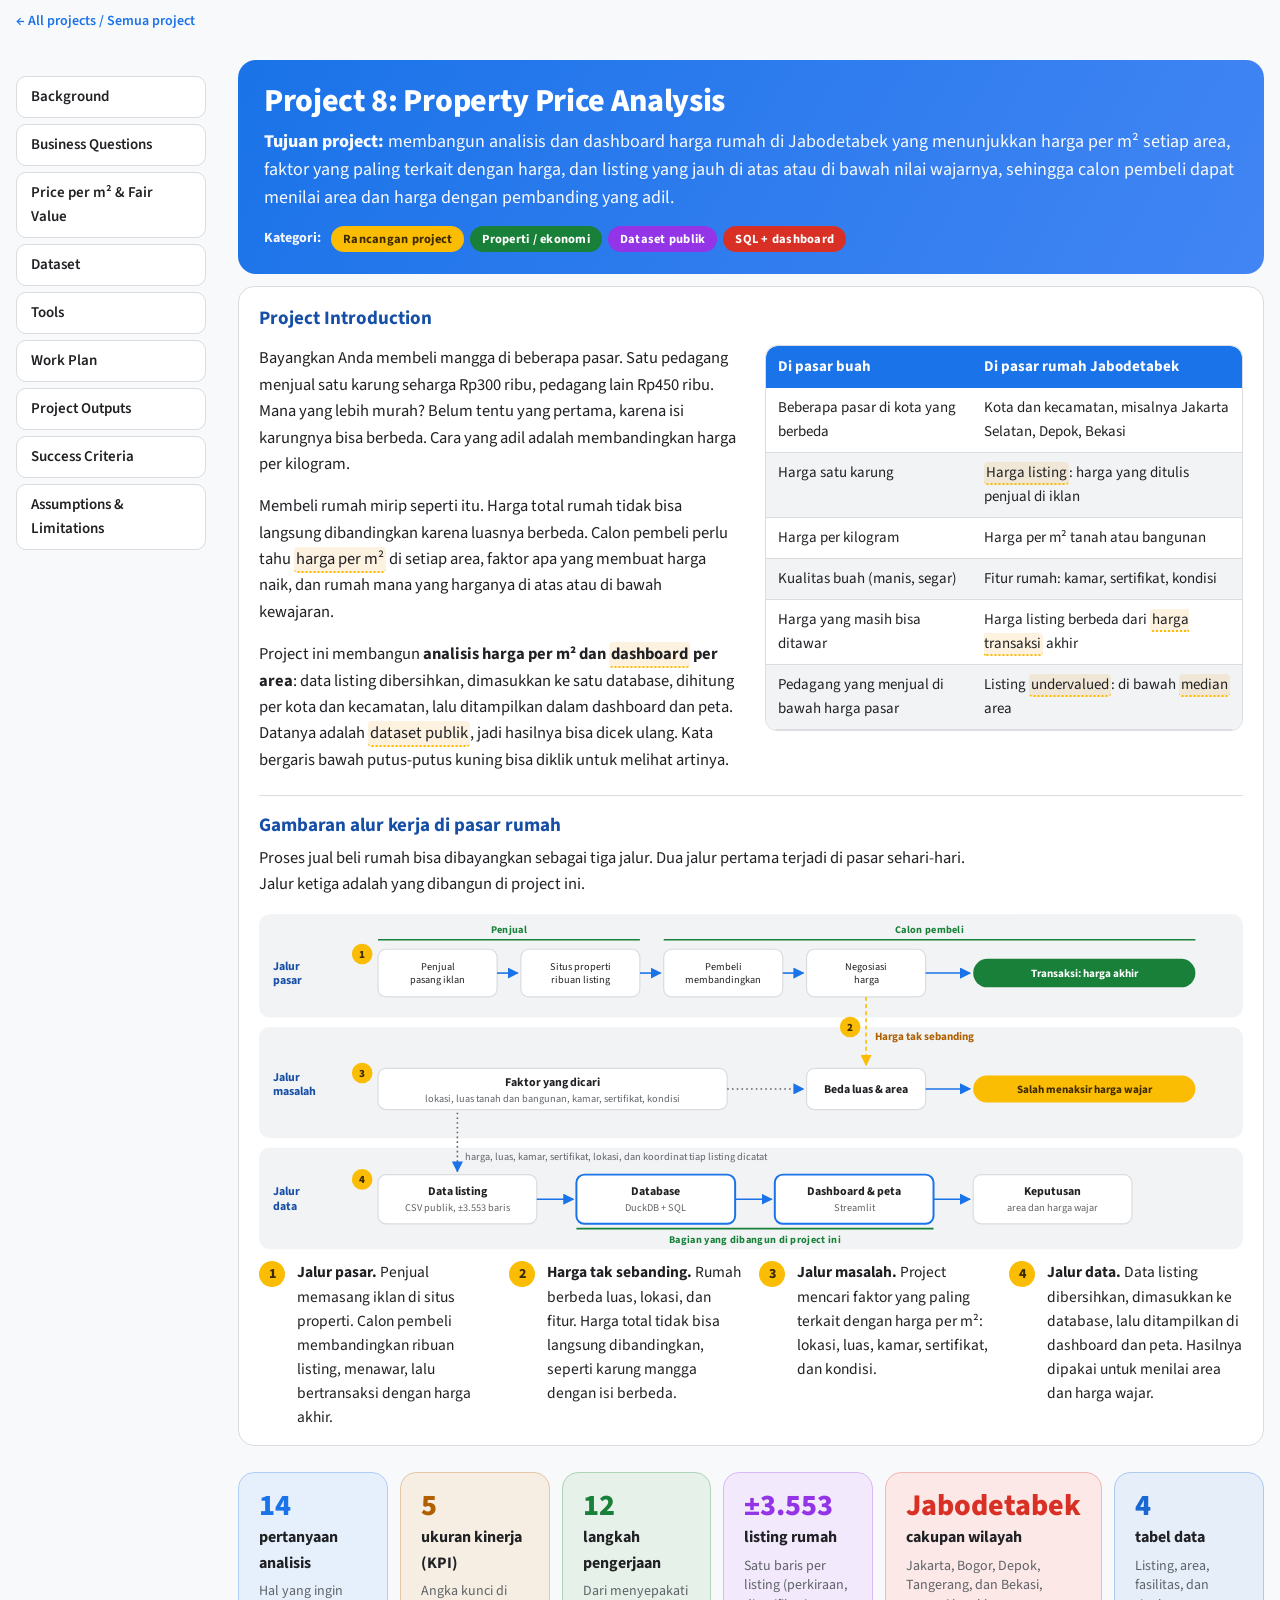
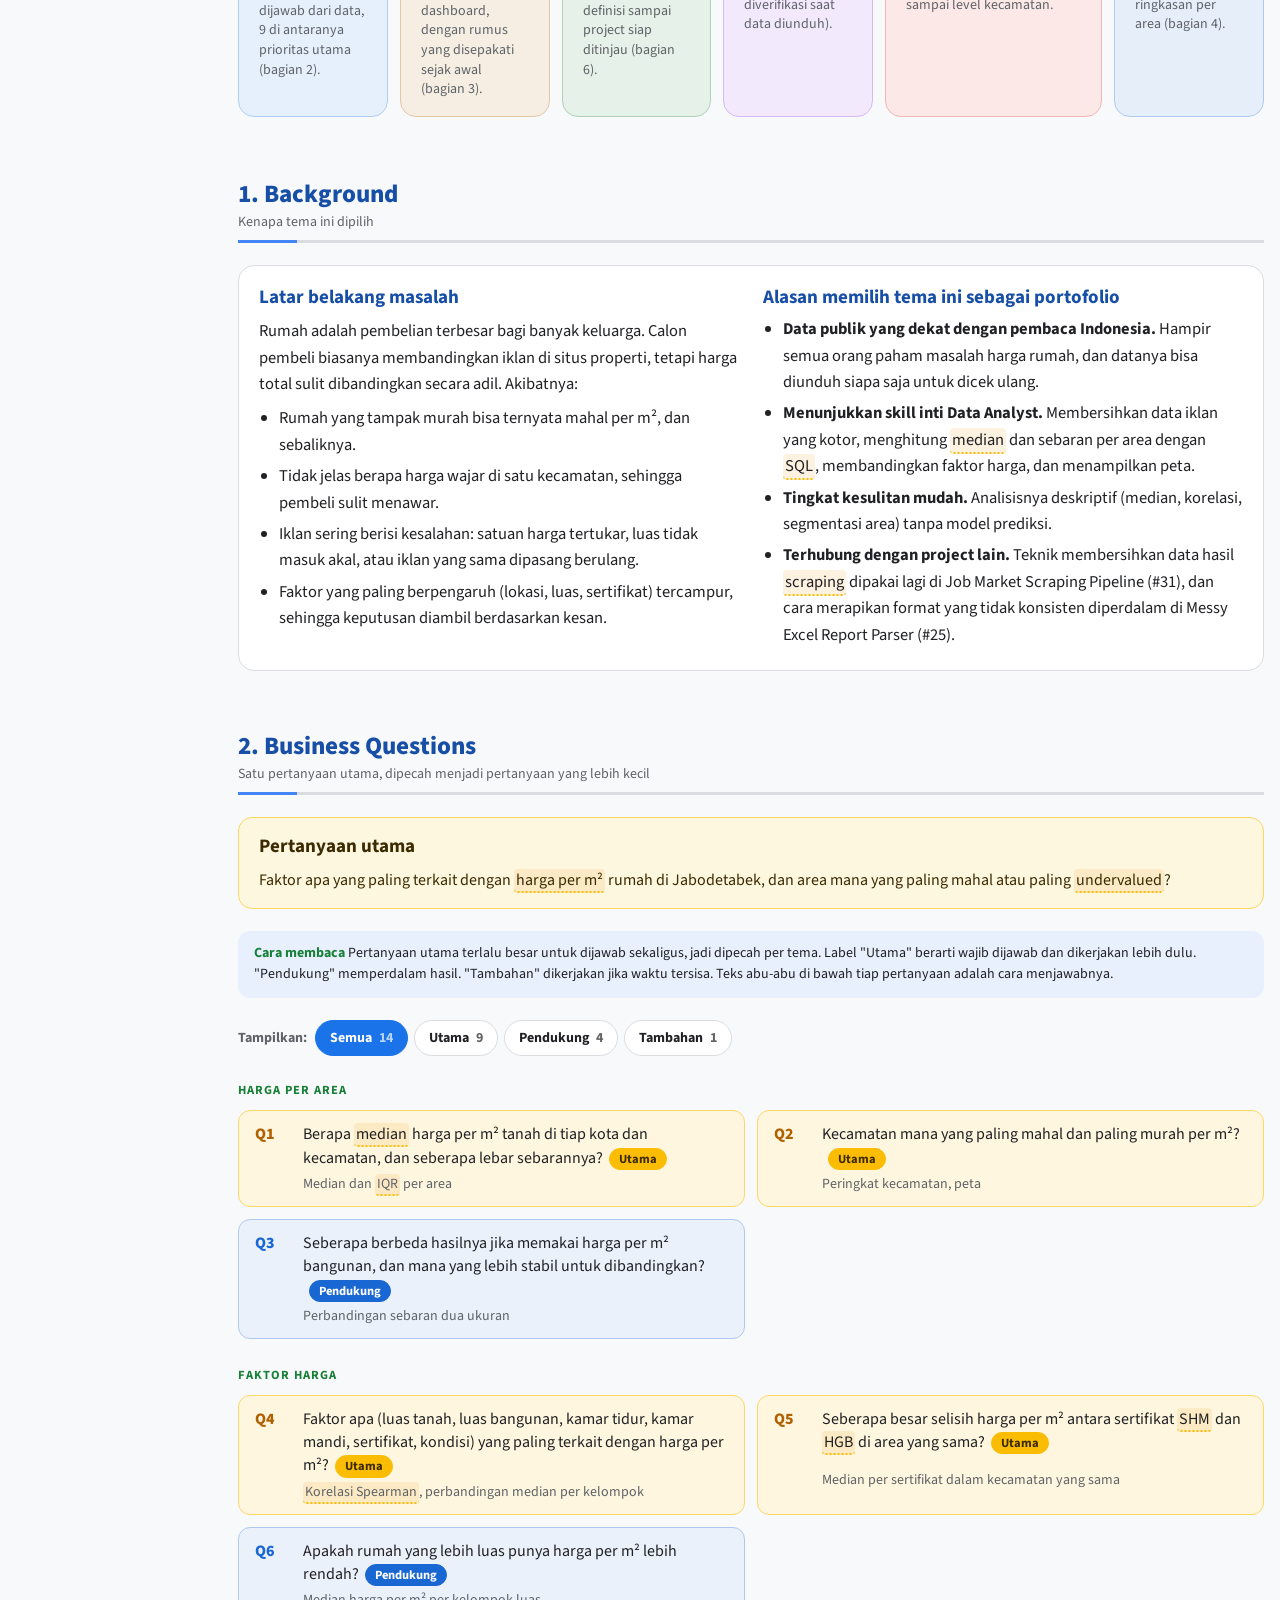
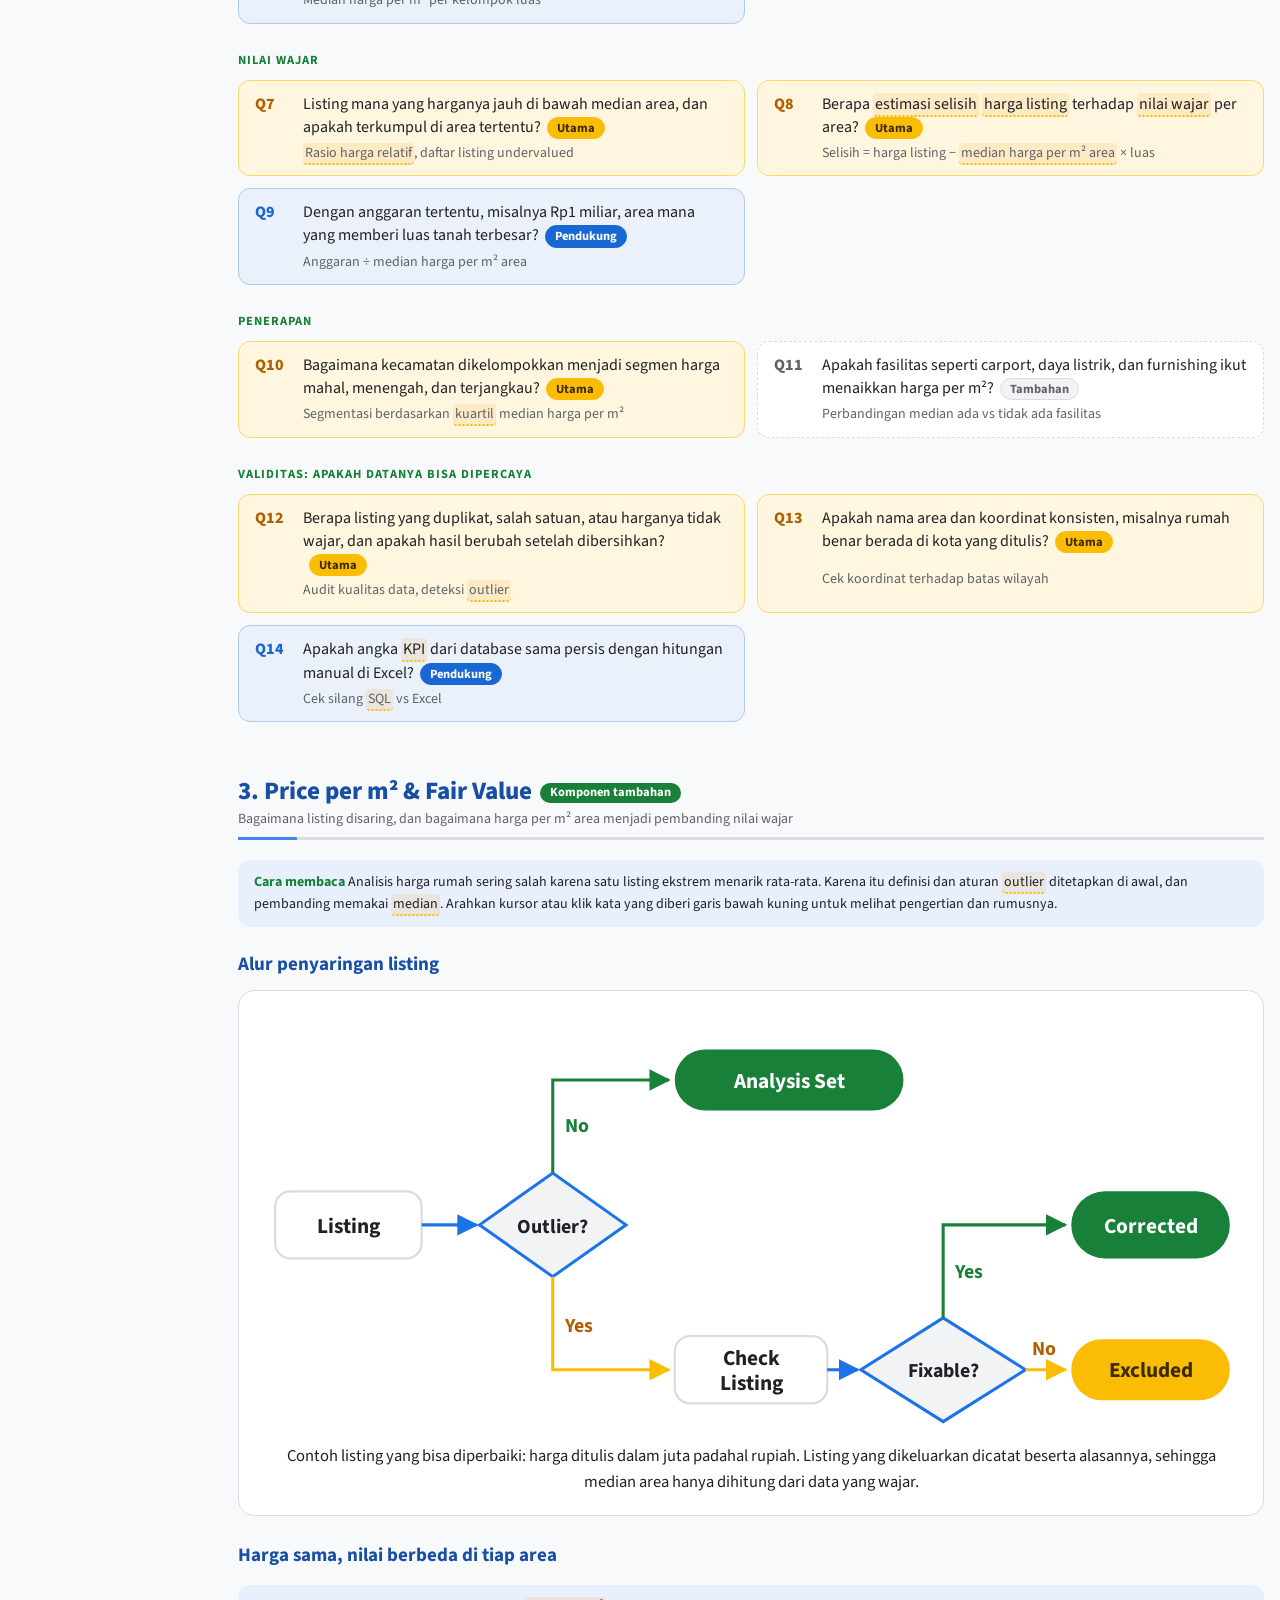
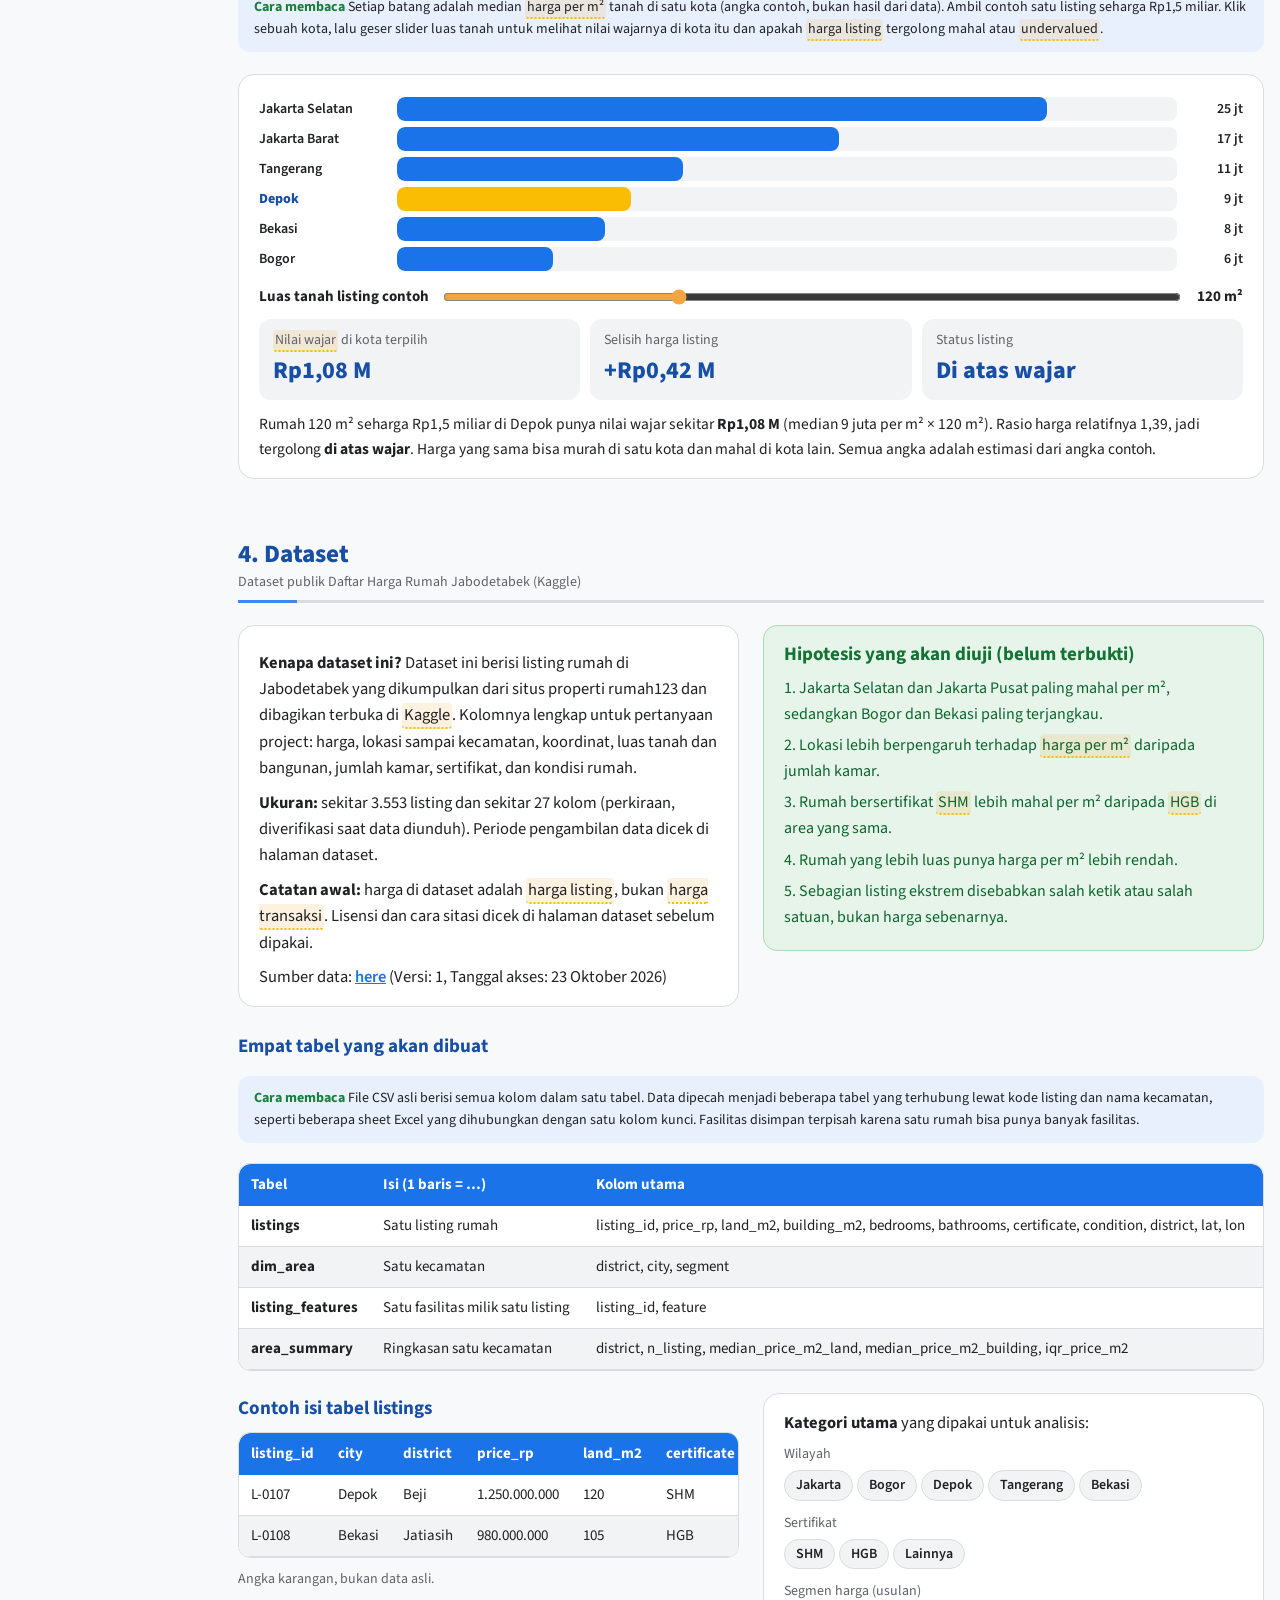
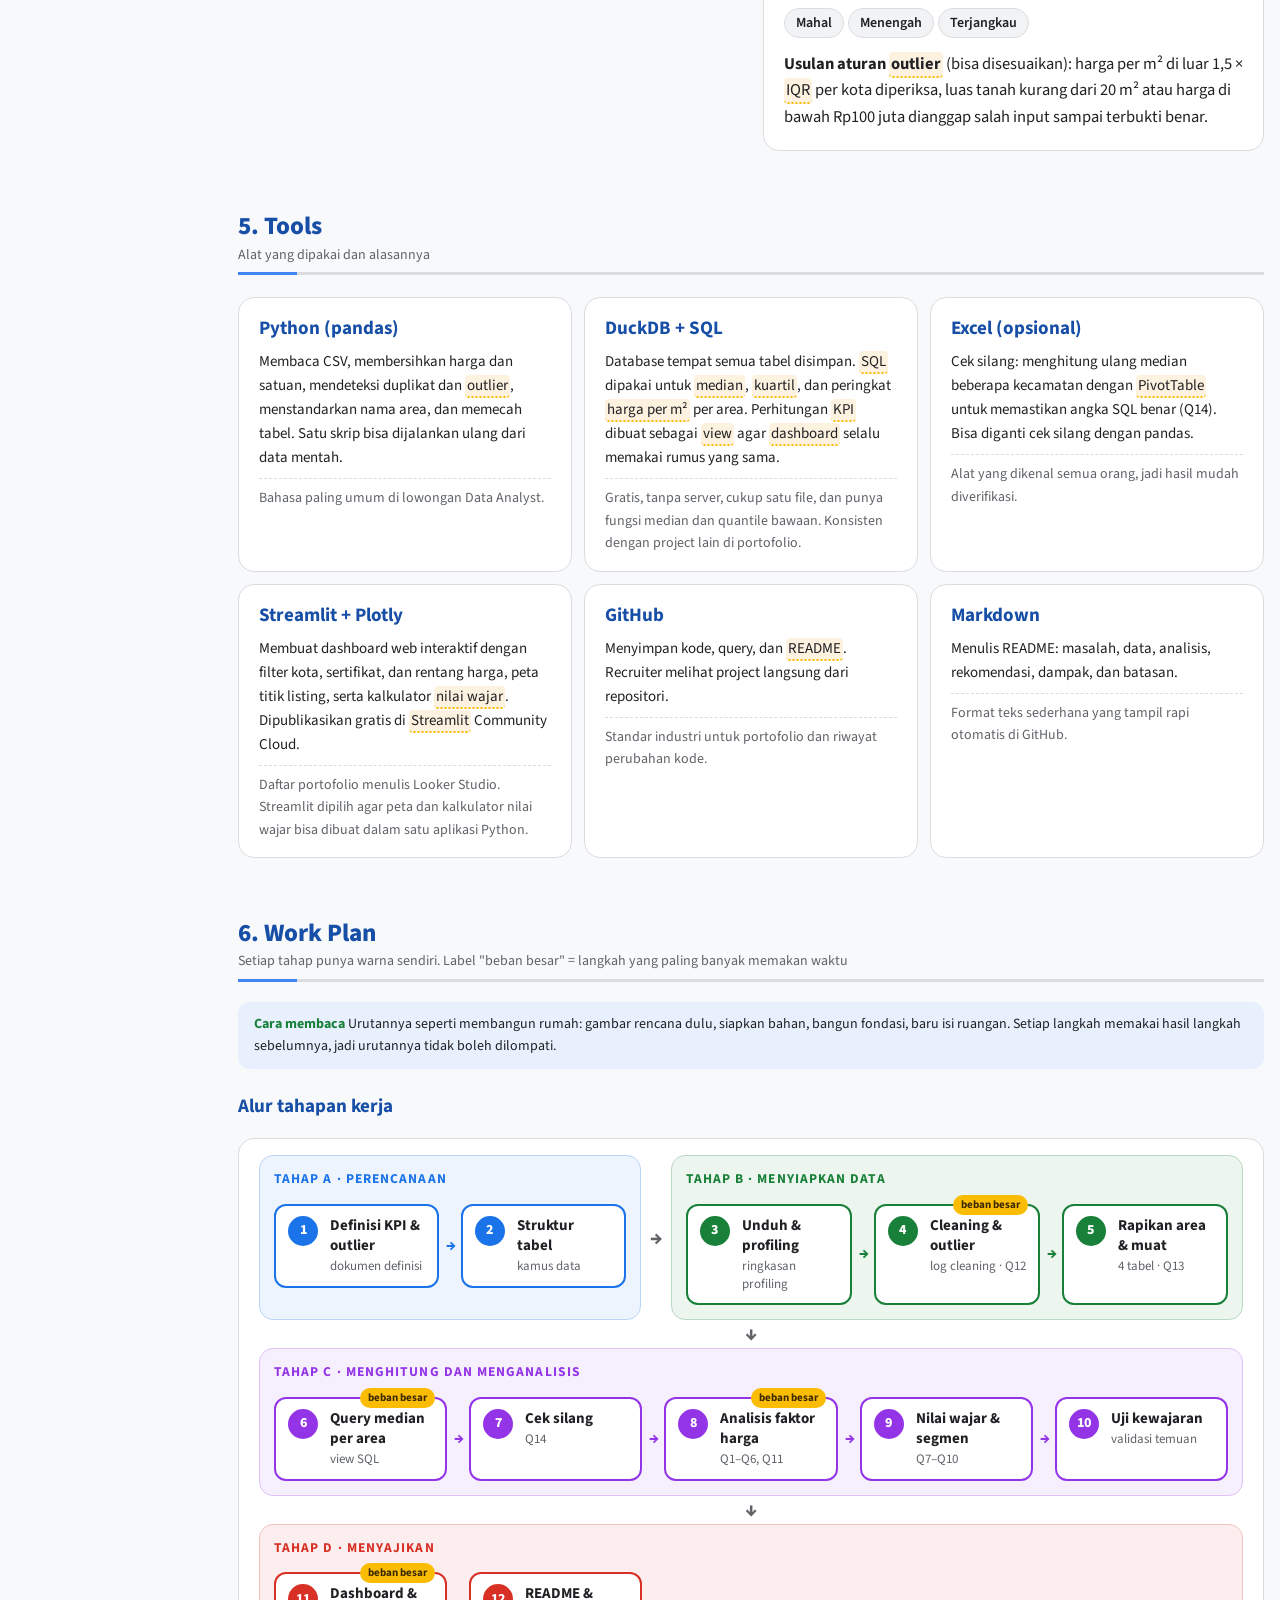
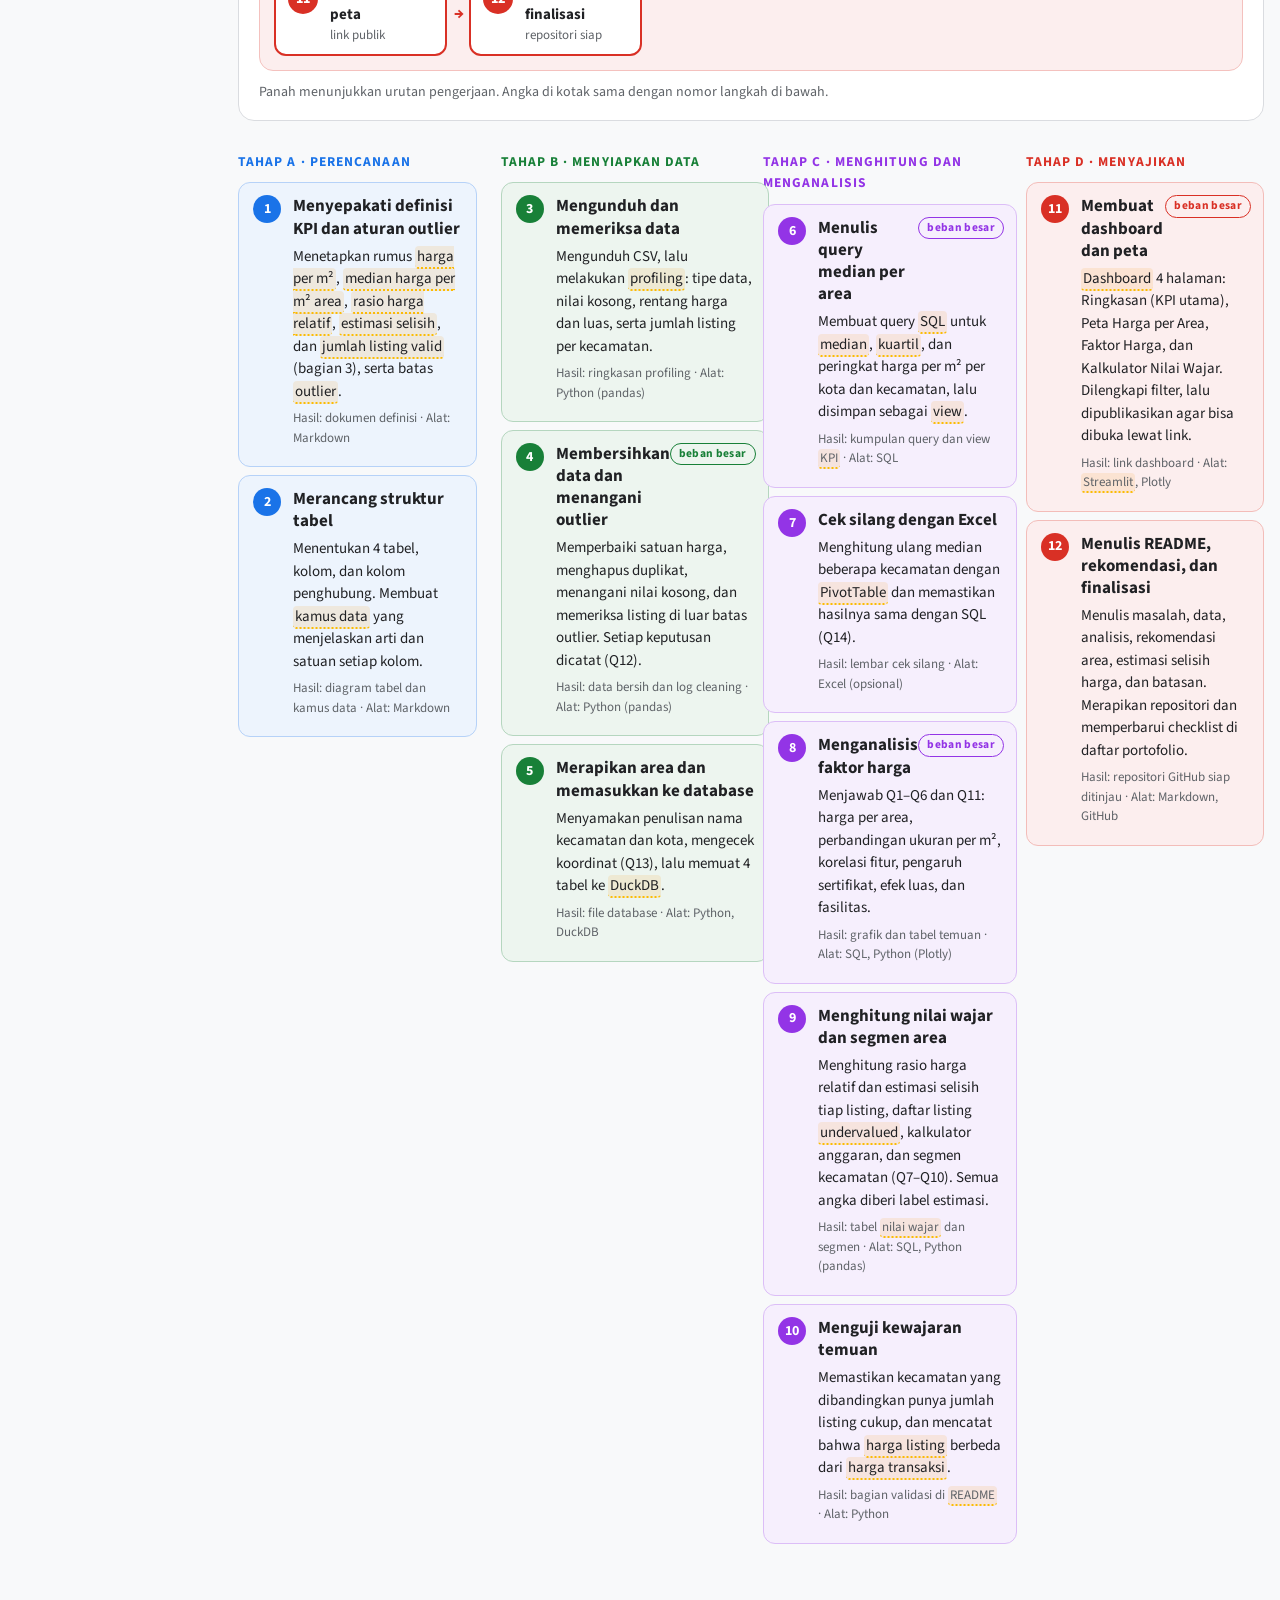
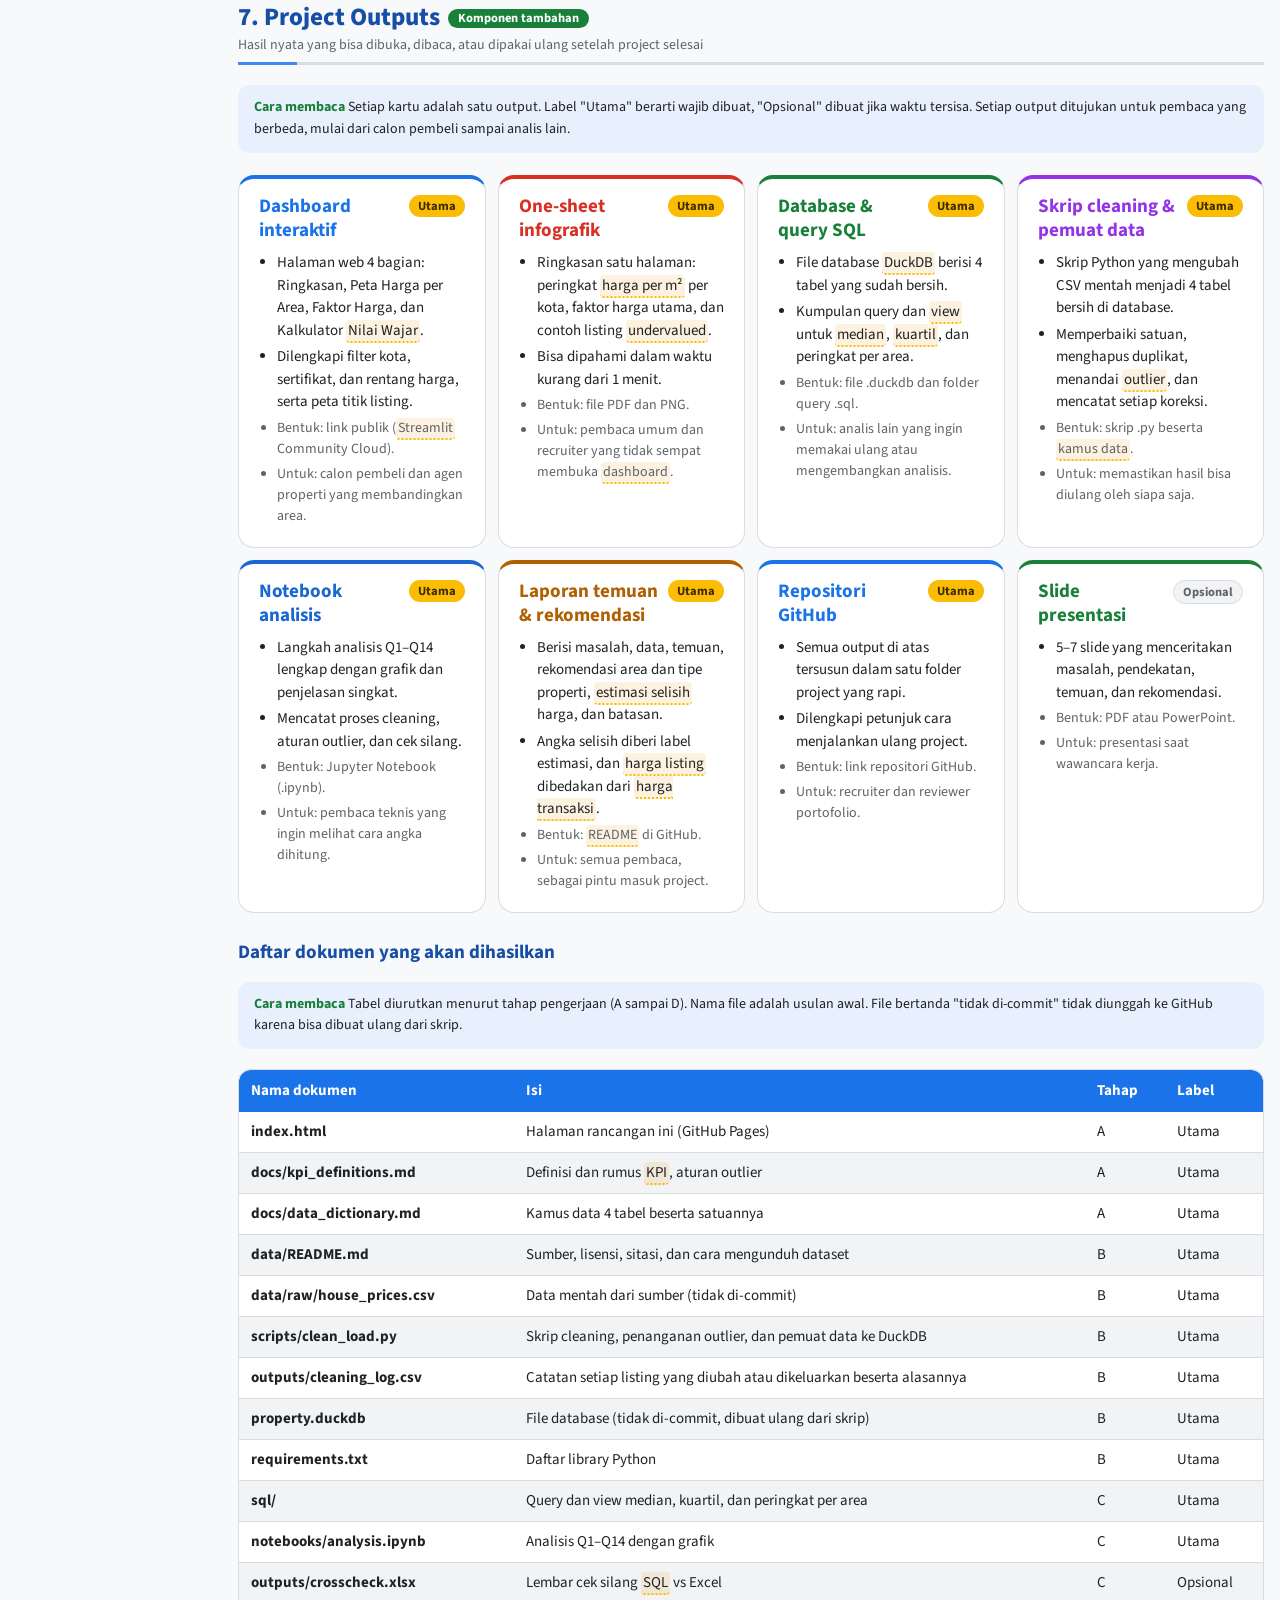
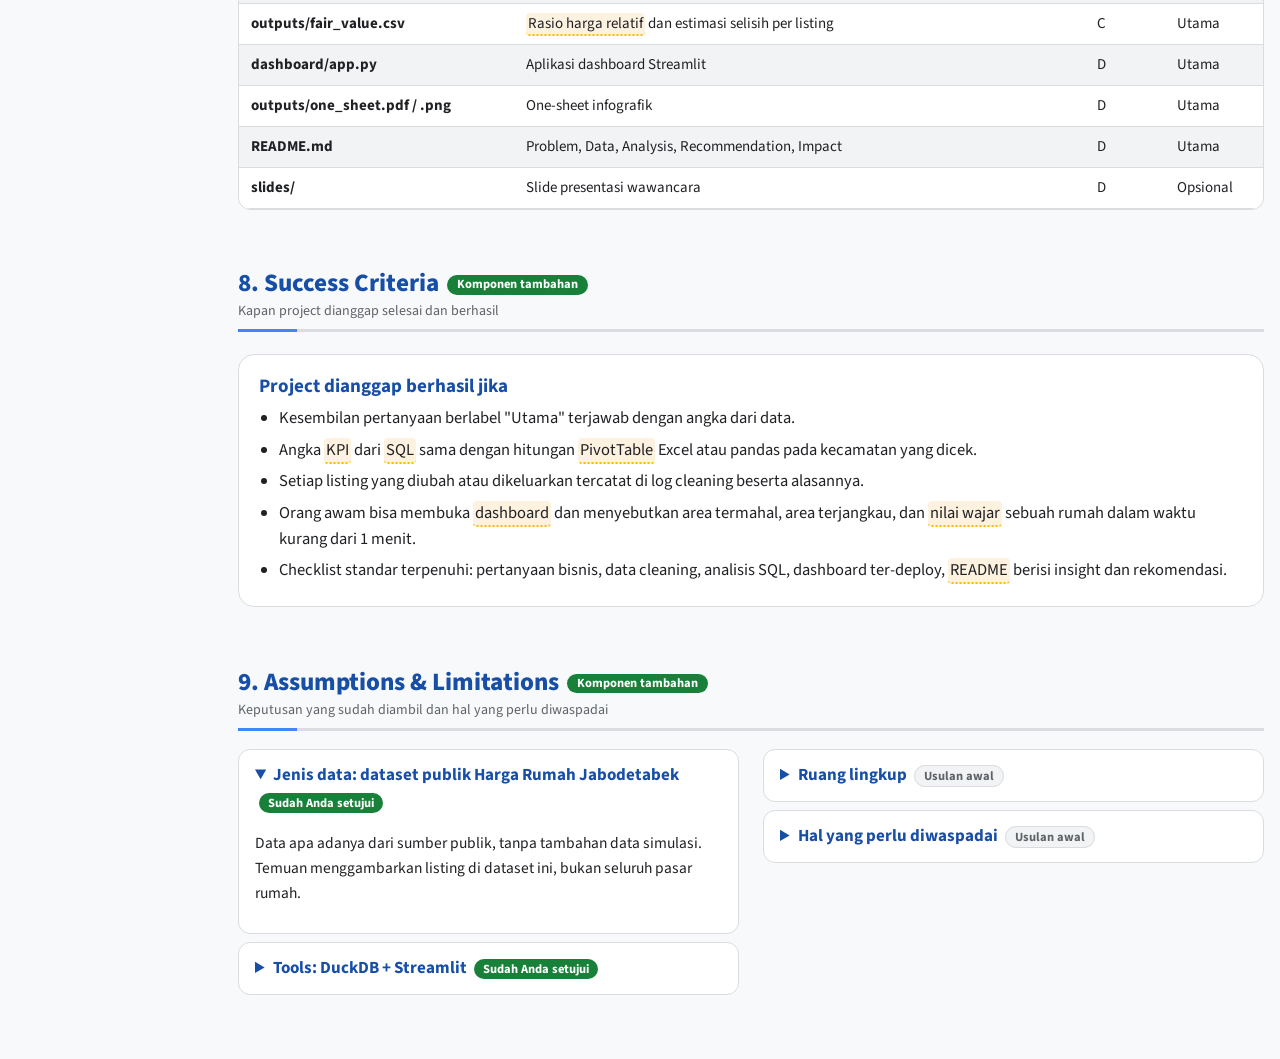
==== index.html @ c98a7315 "Add Project 8 design page and README (status: Design) Co-Authored-By: Claude Opus 5.5 <noreply@anthr" ====
<!doctype html>
<html lang="id">
<head>
<meta charset="utf-8">
<meta name="viewport" content="width=device-width,initial-scale=1,viewport-fit=cover">
<title>Project 8: Property Price Analysis</title>
<meta name="claude:viewport-fit-sides" content="cover">
<meta name="description" content="Rancangan project portofolio Data Analyst: analisis harga rumah per m² di Jabodetabek, faktor harga, dan listing di atas atau di bawah nilai wajar, dengan SQL dan dashboard.">
<link rel="preconnect" href="https://fonts.googleapis.com"><link rel="preconnect" href="https://fonts.gstatic.com" crossorigin>
<link rel="stylesheet" href="https://fonts.googleapis.com/css2?family=Source+Sans+3:wght@400;600;700;800&display=swap">
<style>
/* Layout: tema terang ala Google (single theme, sengaja): latar putih keabuan, kartu putih;
   biru = struktur, kuning = penanda utama, hijau = info pendukung, merah = aksen.
   Skala huruf: H1 32 · H2 25 · H3 19 · body 16.5 · keterangan 14 · label 12.5 */
:root{color-scheme:light;
--bg:#F8F9FA;--card:#FFFFFF;--sub:#F1F3F4;--line:#DADCE0;
--ink:#202124;--head:#174EA6;--mut:#5F6368;
--navy:#1A73E8;--navy-ink:#FFFFFF;--teal:#188038;--amber:#FBBC04;--amber-ink:#3C2A00;--bar:#1A73E8;--soft:#E8F0FE;
--gb:#4285F4;--gr:#EA4335;--gy:#FBBC04;--gg:#34A853;
--navyH:#1A73E8;--amberH:#B06000;--tealH:#188038;--plumH:#9334E6;--roseH:#D93025;--skyH:#1967D2;--onph:#fff;
--f:"Source Sans 3",Calibri,Carlito,"Segoe UI",Arial,sans-serif;
--h1:clamp(26px,2.6vw,32px);--h2:clamp(21px,2vw,25px);--h3:19px;--body:16.5px;--small:14px;--label:12.5px}
[hidden]{display:none!important}
*{box-sizing:border-box}html{scroll-padding-top:64px;scroll-behavior:smooth}
body{margin:0;background:var(--bg);color:var(--ink);font:400 var(--body)/1.6 var(--f)}
body::before{content:"";position:fixed;inset:0 0 auto;height:env(safe-area-inset-top,0px);background:var(--bg);z-index:10}
main{max-width:880px;margin:0 auto;padding-block:16px 56px;padding-left:max(16px,env(safe-area-inset-left,0px));padding-right:max(16px,env(safe-area-inset-right,0px))}
b,strong{font-weight:700}
nav{position:sticky;top:env(safe-area-inset-top,0px);z-index:9;background:var(--bg);padding:8px 0;display:flex;gap:6px;overflow-x:auto}
nav a{flex:none;background:var(--card);border:1px solid var(--line);color:var(--ink);text-decoration:none;border-radius:999px;padding:6px 14px;font-size:var(--small);font-weight:600}
nav a:hover,nav a:focus-visible{background:var(--amber);border-color:var(--amber);color:var(--amber-ink);outline:none}
.banner{background:var(--navy);color:var(--navy-ink);border-radius:18px;padding:22px 26px}
.banner h1{margin:0 0 8px;font-size:var(--h1);font-weight:800;line-height:1.2;text-wrap:balance;letter-spacing:-.01em}.banner p{margin:0;font-size:18px;line-height:1.55;opacity:.97}.banner .goal b{font-weight:800}
.tags{display:flex;gap:6px;flex-wrap:wrap;margin-top:14px}
.tags{align-items:center}.tlab{font-size:var(--small);font-weight:700;margin-right:4px;opacity:.95}
.tag{border-radius:999px;padding:3px 12px;font-size:var(--label);font-weight:700;background:rgba(255,255,255,.2);letter-spacing:.02em}.tag.a{background:var(--amber);color:var(--amber-ink)}
.card{border-radius:16px;padding:16px 20px;background:var(--card);border:1px solid var(--line);margin:12px 0}
.card p{margin:8px 0}
h2{font-size:var(--h2);font-weight:800;color:var(--head);margin:48px 0 10px;padding-bottom:8px;border-bottom:2px solid var(--line);line-height:1.25;text-wrap:balance}
h2 small{display:block;font-size:var(--small);font-weight:400;color:var(--mut);margin-top:4px}
h3{font-size:var(--h3);font-weight:700;color:var(--head);margin:16px 0 6px;line-height:1.3}
.card h3:first-child,.card>div>h3:first-child{margin-top:4px}
.add{display:inline-block;vertical-align:middle;margin-left:8px;border-radius:999px;padding:2px 10px;font-size:var(--label);font-weight:700;background:var(--teal);color:#fff}
.how{background:var(--soft);border-radius:12px;padding:12px 16px;margin:10px 0;font-size:var(--small);line-height:1.55;color:var(--ink)}.how::before{content:"Cara membaca ";font-weight:700;color:var(--teal)}
.callout{border-radius:14px;padding:14px 20px;margin:12px 0;font-size:16px}.callout h4{margin:0 0 6px;font-size:var(--h3);font-weight:700}.callout p{margin:6px 0}
.callout.a{background:var(--amber);color:var(--amber-ink)}.callout.g{background:var(--teal);color:#fff}
.kpis{display:grid;grid-template-columns:repeat(3,1fr);gap:12px;margin:14px 0}.kpis .card{margin:0}
.kpi .v{font-size:30px;font-weight:800;display:block;line-height:1.15;color:var(--head);font-variant-numeric:tabular-nums}.kpi .l{display:block;font-weight:700;font-size:16px;margin-top:2px}.kpi .d{display:block;font-size:var(--small);line-height:1.4;margin-top:6px;color:var(--mut)}
.kpi.t{background:var(--teal);border-color:var(--teal);color:#fff}.kpi.am{background:var(--amber);border-color:var(--amber);color:var(--amber-ink)}
.kpi.t .v,.kpi.t .d,.kpi.am .v,.kpi.am .d{color:inherit}
table{border-collapse:collapse;width:100%;font-size:15px;background:var(--card);border-radius:12px;overflow:hidden}
th{background:var(--navy);color:var(--navy-ink);padding:9px 12px;text-align:left;vertical-align:top;font-weight:700}
td{padding:8px 12px;border-bottom:1px solid var(--line);vertical-align:top}
tr:nth-child(odd) td{background:var(--sub)}
.scroll{overflow-x:auto;border:1px solid var(--line);border-radius:12px;margin:10px 0}
.q{background:var(--card);border:1px solid var(--line);border-radius:12px;padding:12px 16px;margin:6px 0;display:grid;grid-template-columns:40px 1fr;gap:4px 8px;font-size:16px;line-height:1.45}
.q .id{font-weight:800;color:var(--head)}.q .m{grid-column:2;font-size:var(--small);color:var(--mut)}
.pri{display:inline-block;border-radius:999px;padding:1px 9px;font-size:var(--label);font-weight:700;margin-left:6px;background:var(--sub);border:1px solid var(--line);color:var(--mut)}.pri.M{background:var(--amber);border-color:var(--amber);color:var(--amber-ink)}.pri.S{background:var(--navy);border-color:var(--navy);color:#fff}
.theme{font-size:var(--label);font-weight:700;color:var(--teal);margin:20px 0 4px;text-transform:uppercase;letter-spacing:.08em}
.flow{display:flex;flex-wrap:wrap;align-items:center;gap:6px;margin:8px 0}
.flow span{border-radius:999px;padding:5px 12px;font-size:var(--small);font-weight:700;background:var(--sub);border:1px solid var(--line)}
.flow span.ng{background:var(--amber);border-color:var(--amber);color:var(--amber-ink)}.flow span.ok{background:var(--teal);border-color:var(--teal);color:#fff}.flow i{font-style:normal;color:var(--mut);font-size:var(--small)}
.row{display:flex;align-items:center;gap:8px;margin:6px 0;width:100%;font:inherit;font-size:var(--small);color:var(--ink);background:none;border:0;padding:0;cursor:pointer;text-align:left}
.row .n{width:96px;flex:none;font-weight:600}.row .tr{flex:1;background:var(--sub);border-radius:8px;height:24px;position:relative;overflow:hidden}
.row .b{position:absolute;left:0;top:0;bottom:0;border-radius:8px;background:var(--bar);transition:width .25s}
.row.sel .b{background:var(--amber)}.row.sel .n{color:var(--head);font-weight:800}
.row .c{width:58px;text-align:right;flex:none;font-variant-numeric:tabular-nums;font-weight:600}
.row:focus-visible{outline:3px solid var(--amber);outline-offset:2px;border-radius:8px}
.ctl{display:flex;align-items:center;gap:12px;margin:14px 0 10px;font-weight:700;font-size:15px}.ctl input{flex:1;accent-color:#F2A541}.ctl output{min-width:48px;text-align:right}
.res{display:grid;grid-template-columns:repeat(3,1fr);gap:10px;margin-top:10px}.res div{background:var(--sub);border-radius:12px;padding:10px 14px;font-size:var(--small);color:var(--mut)}.res b{display:block;font-size:24px;font-weight:800;color:var(--head);font-variant-numeric:tabular-nums}
.steps{counter-reset:s;display:grid;gap:8px;margin:10px 0;padding:0;list-style:none}
.steps li{background:var(--card);border:1px solid var(--line);border-radius:12px;padding:12px 14px 12px 54px;position:relative}
.steps li::before{counter-increment:s;content:counter(s);position:absolute;left:14px;top:12px;width:28px;height:28px;border-radius:50%;background:var(--navy);color:#fff;font-weight:700;display:grid;place-items:center;font-size:14px}
.steps li.L::before{background:var(--amber);color:var(--amber-ink)}
.steps b.t{display:block;font-size:17px;color:var(--head);line-height:1.3}.steps p{margin:6px 0;font-size:15px;line-height:1.5}.steps .meta{font-size:13px;color:var(--mut)}
.phase{font-size:var(--label);font-weight:700;color:var(--teal);margin:18px 0 0;text-transform:uppercase;letter-spacing:.08em}
.tools{display:grid;grid-template-columns:repeat(2,1fr);gap:12px;margin:12px 0}.tools .card{margin:0}
.tools b{display:block;font-size:var(--h3);color:var(--head)}.tools .r{font-size:15px;margin:6px 0 0}.tools .alt{font-size:var(--small);color:var(--mut);margin:8px 0 0;padding-top:8px;border-top:1px dashed var(--line)}
details{background:var(--card);border:1px solid var(--line);border-radius:12px;padding:12px 16px;margin:8px 0}summary{cursor:pointer;font-weight:700;font-size:17px;color:var(--head)}details p{font-size:15.5px}
.pill{border-radius:999px;padding:1px 9px;font-size:var(--label);font-weight:700;background:var(--teal);color:#fff;margin-left:4px}.pill.d{background:var(--sub);border:1px solid var(--line);color:var(--mut)}
.chip{display:inline-block;border-radius:999px;padding:3px 11px;margin:3px 4px 3px 0;font-size:var(--small);font-weight:600;background:var(--sub);border:1px solid var(--line)}
.tm{border-bottom:2px dotted var(--amber);background:rgba(242,165,65,.16);border-radius:4px;padding:0 2px;cursor:help}
#tip{position:fixed;display:none;max-width:320px;white-space:pre-line;background:#202124;color:#fff;padding:10px 12px;border-radius:12px;font-size:var(--small);line-height:1.4;z-index:20;box-shadow:0 6px 20px rgba(0,0,0,.25)}
ul.tight{margin:6px 0;padding-left:20px}ul.tight li{margin:5px 0}
.intro>.layout{grid-column:1/-1}
.layout{margin-top:14px;padding-top:14px;border-top:1px solid var(--line)}.layout .lead{margin:4px 0 10px;max-width:90ch}
.figw{overflow-x:auto;margin:8px 0}.figw svg{display:block;width:100%;min-width:860px;height:auto;font-family:var(--f)}
.figw .lane{fill:var(--sub)}.figw .box{fill:var(--card);stroke:var(--line);stroke-width:1.5}.figw .box.hi{stroke:var(--bar);stroke-width:2.5}
.figw text{fill:var(--ink)}.figw .ln{font-size:15px;font-weight:700;fill:var(--head)}.figw .gl{font-size:13px;font-weight:700;fill:var(--teal);letter-spacing:.03em}
.figw .bt{font-size:13px}.figw .b{font-size:15px;font-weight:700}.figw .st{font-size:13px;fill:var(--mut)}
.figw .grp{stroke:var(--teal);stroke-width:2}.figw .ar{stroke:var(--bar);stroke-width:2}.figw .ah{fill:var(--bar)}
.figw .ng,.figw .ngs{stroke:var(--amber);stroke-width:2;stroke-dasharray:5 4}.figw .aha{fill:var(--amber)}.figw .nl{font-size:14px;font-weight:700;fill:var(--amberH)}
.figw .dt{stroke:var(--mut);stroke-width:2;stroke-dasharray:2 4}
.figw .okb{fill:var(--teal)}.figw .scb{fill:var(--amber)}.figw .wt{fill:#fff;font-size:14px;font-weight:700}.figw .at{fill:var(--amber-ink);font-size:14px;font-weight:700}
.figw .mk{fill:var(--amber)}.figw .mt{fill:var(--amber-ink);font-size:14px;font-weight:800}
.legend{counter-reset:l;list-style:none;padding:0;margin:10px 0 0;display:grid;gap:10px}
.legend li{counter-increment:l;position:relative;padding-left:38px;font-size:15.5px;line-height:1.55}
.legend li::before{content:counter(l);position:absolute;left:0;top:1px;width:26px;height:26px;border-radius:50%;background:var(--amber);color:var(--amber-ink);font-weight:800;font-size:14px;display:grid;place-items:center}
@media (min-width:1000px){.legend{grid-template-columns:repeat(4,1fr);gap:16px}}
.kpi{--h:var(--navyH);background:color-mix(in srgb,var(--h) 11%,var(--card));border-color:color-mix(in srgb,var(--h) 35%,var(--card))}
.kpi .v{color:var(--h)}.kpi .l{color:var(--ink)}.kpi .d{color:var(--mut)}
.q[data-p="M"]{background:color-mix(in srgb,var(--amber) 13%,var(--card));border-color:color-mix(in srgb,var(--amber) 60%,var(--card))}
.q[data-p="S"]{background:color-mix(in srgb,var(--skyH) 9%,var(--card));border-color:color-mix(in srgb,var(--skyH) 35%,var(--card))}
.q[data-p="N"]{border-style:dashed}
.q[data-p="M"] .id{color:var(--amberH)}.q[data-p="S"] .id{color:var(--skyH)}.q[data-p="N"] .id{color:var(--mut)}
.pri.S{background:var(--skyH);border-color:var(--skyH);color:var(--onph)}
.fbar{display:flex;flex-wrap:wrap;align-items:center;gap:6px;margin:12px 0 4px}.fbar span{font-size:var(--small);font-weight:700;color:var(--mut);margin-right:2px}
.fb{font:inherit;font-size:var(--small);font-weight:700;cursor:pointer;border-radius:999px;padding:6px 14px;border:1px solid var(--line);background:var(--card);color:var(--ink)}
.fb i{font-style:normal;opacity:.7;margin-left:4px}.fb:hover{border-color:var(--bar)}.fb:focus-visible{outline:3px solid var(--amber);outline-offset:2px}
.fb.on{background:var(--navy);border-color:var(--navy);color:#fff}.fb.on[data-f="M"]{background:var(--amber);border-color:var(--amber);color:var(--amber-ink)}.fb.on[data-f="S"]{background:var(--skyH);border-color:var(--skyH);color:var(--onph)}
.defs p{margin:0 0 12px}.defs p:last-child{margin:0}
.fx{display:inline-block;margin:2px 0;padding:1px 9px;border-radius:8px;background:color-mix(in srgb,var(--tealH) 12%,var(--card));border:1px solid color-mix(in srgb,var(--tealH) 40%,var(--card));color:var(--tealH);font-weight:700;font-size:15px;white-space:normal}
.figw.fl svg{min-width:520px;max-width:1000px;margin:0 auto}.flowfull .card{padding:20px 24px}.flowfull .card>p{text-align:center;margin:12px 0 0}.figw .dia{fill:var(--sub);stroke:var(--bar);stroke-width:2}.figw .b2{font-size:14px;font-weight:700}
.figw .arT{fill:none;stroke:var(--teal);stroke-width:2}.figw .aht{fill:var(--teal)}.figw .arA{fill:none;stroke:var(--amber);stroke-width:2}.figw .aha2{fill:var(--amber)}
.figw .lt{font-size:13px;font-weight:700;fill:var(--tealH)}.figw .la{font-size:13px;font-weight:700;fill:var(--amberH)}
.ph .phase{color:var(--ph);font-size:13.5px}
.ph .steps li{background:color-mix(in srgb,var(--ph) 8%,var(--card));border-color:color-mix(in srgb,var(--ph) 32%,var(--card))}
.ph .steps li::before,.ph .steps li.L::before{background:var(--ph);color:var(--onph)}
.ph .steps b.t{color:var(--ink)}
.steps li.L::after{content:"beban besar";position:absolute;right:12px;top:12px;font-size:11.5px;font-weight:700;letter-spacing:.03em;padding:1px 8px;border-radius:999px;border:1px solid var(--ph,var(--amber));color:var(--ph,var(--amber))}
.steps li.L b.t{padding-right:84px}
.banner{background:linear-gradient(120deg,#1A73E8,#4285F4)}
h2{border-bottom:3px solid transparent;border-image:linear-gradient(90deg,var(--gb) 0 60px,var(--line) 60px) 1}
nav a:nth-child(4n+1):hover{background:var(--gb);border-color:var(--gb);color:#fff}nav a:nth-child(4n+2):hover{background:var(--gr);border-color:var(--gr);color:#fff}nav a:nth-child(4n+4):hover{background:var(--gg);border-color:var(--gg);color:#fff}
.callout.g{background:#E6F4EA;color:#0D652D;border:1px solid #A8DAB5}.callout.g h4{color:#137333}
.callout.a{background:#FEF7E0;color:#3C2A00;border:1px solid #FDD663}
.outs{display:grid;gap:12px;margin:12px 0}.outs .card{margin:0}
.out{--h:var(--navyH);border-top:4px solid var(--h)}
.out .oh{display:flex;align-items:flex-start;justify-content:space-between;gap:8px}.out .oh b{font-size:var(--h3);color:var(--h);line-height:1.3}
.ob{flex:none;border-radius:999px;padding:1px 9px;font-size:var(--label);font-weight:700;background:var(--amber);color:var(--amber-ink)}.ob.opt{background:var(--sub);border:1px solid var(--line);color:var(--mut)}
.out ul{margin:8px 0 0;padding-left:18px;font-size:15px;line-height:1.5}.out li{margin:4px 0}
.out li:nth-last-child(-n+2){color:var(--mut);font-size:14px}
@media (min-width:700px){.outs{grid-template-columns:repeat(2,1fr)}}
@media (min-width:1280px){.outs{grid-template-columns:repeat(4,1fr)}}
/* layar lebar: nav jadi sidebar, konten dibagi kolom */
.two{display:grid;gap:0 24px;align-items:start}.two>*{min-width:0}
.qgrid{display:grid;gap:0 12px}.qgrid>*{min-width:0}
@media (min-width:1000px){
main{max-width:1480px}
.two,.qgrid{grid-template-columns:1fr 1fr}.qgrid .theme{grid-column:1/-1}
.kpis{grid-template-columns:repeat(6,1fr)}.tools{grid-template-columns:repeat(3,1fr)}
.intro{display:grid;grid-template-columns:1fr 1fr;column-gap:28px;align-items:start}.intro h3{grid-column:1/-1}.intro>p{grid-column:1}.intro>.scroll{grid-column:2;grid-row:2/span 3;margin-top:8px}
.phases{display:grid;grid-template-columns:repeat(2,1fr);gap:0 24px}.phases>*{min-width:0}
}
@media (min-width:1280px){
main{display:grid;grid-template-columns:190px minmax(0,1fr);column-gap:32px}
main>*{grid-column:2}
main>nav{grid-column:1;grid-row:1/span 60;align-self:start;flex-direction:column;padding-top:16px}
main>nav a{border-radius:10px;font-size:15px;padding:8px 14px}
.phases{grid-template-columns:repeat(4,1fr)}
}
@media (max-width:620px){.kpis,.res{grid-template-columns:1fr 1fr}.tools{grid-template-columns:1fr}.row .n{width:78px}.banner{padding:18px}}
@media (prefers-reduced-motion:reduce){html{scroll-behavior:auto}.row .b{transition:none}}
/* tambahan */
.card a{color:var(--navy);font-weight:600}
.row .n{width:130px}
.tag.c1{background:#188038;color:#fff}.tag.c2{background:#9334E6;color:#fff}.tag.c3{background:#D93025;color:#fff}.tag.c4{background:#fff;color:#174EA6}
.wf{display:grid;gap:0}
.wrow{display:grid;gap:0}
.wl{--c:var(--navyH);background:color-mix(in srgb,var(--c) 8%,var(--card));border:1px solid color-mix(in srgb,var(--c) 30%,var(--card));border-radius:14px;padding:12px 14px 14px;min-width:0}
.wl h4{margin:0 0 6px;color:var(--c);font-size:13.5px;font-weight:700;text-transform:uppercase;letter-spacing:.08em}
.ws{display:grid;gap:24px;padding-top:8px}
.wb{position:relative;background:var(--card);border:2px solid var(--c);border-radius:12px;padding:10px 12px 10px 54px;font-size:15px;line-height:1.35;min-height:56px}
.wb .n{position:absolute;left:12px;top:10px;width:30px;height:30px;border-radius:50%;background:var(--c);color:var(--onph);display:grid;place-items:center;font-weight:800;font-size:14px}
.wb b{display:block;color:var(--ink)}.wb .s{display:block;font-size:13px;color:var(--mut);margin-top:2px}
.wb.L::before{content:"beban besar";position:absolute;top:-11px;right:10px;background:var(--amber);color:var(--amber-ink);font-size:11px;font-weight:700;padding:0 8px;border-radius:999px;line-height:20px}
.wb::after{content:"↓";position:absolute;left:50%;bottom:-23px;transform:translateX(-50%);color:var(--c);font-weight:800;font-size:16px}
.ws>.wb:last-child::after{content:none}
.wsep{text-align:center;color:var(--mut);font-weight:800;font-size:20px;line-height:28px}.wsep::before{content:"↓"}
@media (min-width:1200px){
.wrow{grid-template-columns:2fr 30px 3fr;align-items:stretch}
.wrow>.wsep{display:grid;place-items:center}.wrow>.wsep::before{content:"→"}
.ws{grid-template-columns:repeat(var(--k),minmax(0,1fr));gap:22px}
.wl[style*="--k:5"] .ws{grid-template-columns:repeat(5,minmax(0,1fr))}
.wb::after{content:"→";left:auto;right:-19px;bottom:auto;top:50%;transform:translateY(-50%)}
}
@media (max-width:620px){.row .n{width:112px;font-size:13px}}

</style>

</head>
<body>
<a href="https://bagusbernadi.github.io/" style="display:inline-block;margin:12px 16px;font:600 14px/1.4 'Source Sans 3',Arial,sans-serif;color:#1A73E8;text-decoration:none">← All projects / Semua project</a>
<main>
<nav aria-label="Section navigation"><a href="#s1">Background</a><a href="#s2">Business Questions</a><a href="#s3">Price per m² &amp; Fair Value</a><a href="#s4">Dataset</a><a href="#s5">Tools</a><a href="#s6">Work Plan</a><a href="#s7">Project Outputs</a><a href="#s8">Success Criteria</a><a href="#s9">Assumptions &amp; Limitations</a></nav>

<header class="banner"><h1>Project 8: Property Price Analysis</h1>
<p class="goal"><b>Tujuan project:</b> membangun analisis dan dashboard harga rumah di Jabodetabek yang menunjukkan harga per m² setiap area, faktor yang paling terkait dengan harga, dan listing yang jauh di atas atau di bawah nilai wajarnya, sehingga calon pembeli dapat menilai area dan harga dengan pembanding yang adil.</p>
<div class="tags"><span class="tlab">Kategori:</span><span class="tag a">Rancangan project</span><span class="tag c1">Properti / ekonomi</span><span class="tag c2">Dataset publik</span><span class="tag c3">SQL + dashboard</span></div></header>

<section class="card intro">
<h3>Project Introduction</h3>
<p>Bayangkan Anda membeli mangga di beberapa pasar. Satu pedagang menjual satu karung seharga Rp300 ribu, pedagang lain Rp450 ribu. Mana yang lebih murah? Belum tentu yang pertama, karena isi karungnya bisa berbeda. Cara yang adil adalah membandingkan harga per kilogram.</p>
<p>Membeli rumah mirip seperti itu. Harga total rumah tidak bisa langsung dibandingkan karena luasnya berbeda. Calon pembeli perlu tahu harga per m² di setiap area, faktor apa yang membuat harga naik, dan rumah mana yang harganya di atas atau di bawah kewajaran.</p>
<div class="scroll"><table><tr><th>Di pasar buah</th><th>Di pasar rumah Jabodetabek</th></tr>
<tr><td>Beberapa pasar di kota yang berbeda</td><td>Kota dan kecamatan, misalnya Jakarta Selatan, Depok, Bekasi</td></tr>
<tr><td>Harga satu karung</td><td>Harga listing: harga yang ditulis penjual di iklan</td></tr>
<tr><td>Harga per kilogram</td><td>Harga per m² tanah atau bangunan</td></tr>
<tr><td>Kualitas buah (manis, segar)</td><td>Fitur rumah: kamar, sertifikat, kondisi</td></tr>
<tr><td>Harga yang masih bisa ditawar</td><td>Harga listing berbeda dari harga transaksi akhir</td></tr>
<tr><td>Pedagang yang menjual di bawah harga pasar</td><td>Listing undervalued: di bawah median area</td></tr>
</table></div>
<p>Project ini membangun <b>analisis harga per m² dan dashboard per area</b>: data listing dibersihkan, dimasukkan ke satu database, dihitung per kota dan kecamatan, lalu ditampilkan dalam dashboard dan peta. Datanya adalah dataset publik, jadi hasilnya bisa dicek ulang. Kata bergaris bawah putus-putus kuning bisa diklik untuk melihat artinya.</p>
<div class="layout">
<h3>Gambaran alur kerja di pasar rumah</h3>
<p class="lead">Proses jual beli rumah bisa dibayangkan sebagai tiga jalur. Dua jalur pertama terjadi di pasar sehari-hari. Jalur ketiga adalah yang dibangun di project ini.</p>
<div class="figw"><svg viewBox="0 0 1240 432" role="img" aria-label="Alur pasar rumah: jalur pasar dari penjual memasang iklan sampai transaksi, jalur masalah ketika harga sulit dibandingkan, dan jalur data menuju database, dashboard, dan keputusan area serta harga wajar"><defs><marker id="mN" viewBox="0 0 10 10" refX="9" refY="5" markerWidth="7" markerHeight="7" orient="auto"><path class="ah" d="M0 0L10 5L0 10z"/></marker><marker id="mA" viewBox="0 0 10 10" refX="9" refY="5" markerWidth="7" markerHeight="7" orient="auto"><path class="aha" d="M0 0L10 5L0 10z"/></marker></defs>
<rect class="lane" x="0" y="8" width="1240" height="130" rx="14"/><rect class="lane" x="0" y="150" width="1240" height="140" rx="14"/><rect class="lane" x="0" y="302" width="1240" height="128" rx="14"/>
<text class="ln" x="18" y="78">Jalur</text><text class="ln" x="18" y="96">pasar</text><text class="ln" x="18" y="218">Jalur</text><text class="ln" x="18" y="236">masalah</text><text class="ln" x="18" y="362">Jalur</text><text class="ln" x="18" y="380">data</text>
<line class="grp" x1="150" x2="480" y1="40" y2="40"/><text class="gl" x="315" y="32" text-anchor="middle">Penjual</text>
<line class="grp" x1="510" x2="1180" y1="40" y2="40"/><text class="gl" x="845" y="32" text-anchor="middle">Calon pembeli</text>
<rect class="box" x="150" y="52" width="150" height="60" rx="10"/><text class="bt" x="225" y="78" text-anchor="middle">Penjual</text><text class="bt" x="225" y="95" text-anchor="middle">pasang iklan</text>
<line class="ar" x1="300" x2="326" y1="82" y2="82" marker-end="url(#mN)"/>
<rect class="box" x="330" y="52" width="150" height="60" rx="10"/><text class="bt" x="405" y="78" text-anchor="middle">Situs properti</text><text class="bt" x="405" y="95" text-anchor="middle">ribuan listing</text>
<line class="ar" x1="480" x2="506" y1="82" y2="82" marker-end="url(#mN)"/>
<rect class="box" x="510" y="52" width="150" height="60" rx="10"/><text class="bt" x="585" y="78" text-anchor="middle">Pembeli</text><text class="bt" x="585" y="95" text-anchor="middle">membandingkan</text>
<line class="ar" x1="660" x2="686" y1="82" y2="82" marker-end="url(#mN)"/>
<rect class="box" x="690" y="52" width="150" height="60" rx="10"/><text class="bt" x="765" y="78" text-anchor="middle">Negosiasi</text><text class="bt" x="765" y="95" text-anchor="middle">harga</text>
<line class="ar" x1="840" x2="896" y1="82" y2="82" marker-end="url(#mN)"/>
<rect class="okb" x="900" y="64" width="280" height="36" rx="18"/><text class="wt" x="1040" y="87" text-anchor="middle">Transaksi: harga akhir</text>
<line class="ng" x1="765" x2="765" y1="112" y2="198" marker-end="url(#mA)"/><text class="nl" x="776" y="166">Harga tak sebanding</text>
<rect class="box" x="150" y="202" width="440" height="52" rx="10"/><text class="bt b" x="370" y="224" text-anchor="middle">Faktor yang dicari</text><text class="st" x="370" y="244" text-anchor="middle">lokasi, luas tanah dan bangunan, kamar, sertifikat, kondisi</text>
<line class="dt" x1="590" x2="686" y1="228" y2="228" marker-end="url(#mN)"/>
<rect class="box" x="690" y="202" width="150" height="52" rx="10"/><text class="bt b" x="765" y="233" text-anchor="middle">Beda luas &amp; area</text>
<line class="ar" x1="840" x2="896" y1="228" y2="228" marker-end="url(#mN)"/>
<rect class="scb" x="900" y="211" width="280" height="34" rx="17"/><text class="at" x="1040" y="233" text-anchor="middle">Salah menaksir harga wajar</text>
<rect class="box" x="150" y="336" width="200" height="62" rx="10"/><text class="bt b" x="250" y="362" text-anchor="middle">Data listing</text><text class="st" x="250" y="382" text-anchor="middle">CSV publik, ±3.553 baris</text>
<line class="ar" x1="350" x2="396" y1="367" y2="367" marker-end="url(#mN)"/>
<rect class="box hi" x="400" y="336" width="200" height="62" rx="10"/><text class="bt b" x="500" y="362" text-anchor="middle">Database</text><text class="st" x="500" y="382" text-anchor="middle">DuckDB + SQL</text>
<line class="ar" x1="600" x2="646" y1="367" y2="367" marker-end="url(#mN)"/>
<rect class="box hi" x="650" y="336" width="200" height="62" rx="10"/><text class="bt b" x="750" y="362" text-anchor="middle">Dashboard &amp; peta</text><text class="st" x="750" y="382" text-anchor="middle">Streamlit</text>
<line class="ar" x1="850" x2="896" y1="367" y2="367" marker-end="url(#mN)"/>
<rect class="box" x="900" y="336" width="200" height="62" rx="10"/><text class="bt b" x="1000" y="362" text-anchor="middle">Keputusan</text><text class="st" x="1000" y="382" text-anchor="middle">area dan harga wajar</text>
<line class="dt" x1="250" x2="250" y1="258" y2="332" marker-end="url(#mN)"/><text class="st" x="260" y="318" text-anchor="start">harga, luas, kamar, sertifikat, lokasi, dan koordinat tiap listing dicatat</text>
<text class="gl" x="625" y="422" text-anchor="middle">Bagian yang dibangun di project ini</text><line class="grp" x1="400" x2="850" y1="404" y2="404"/>
<circle class="mk" cx="130" cy="58" r="13"/><text class="mt" x="130" y="63" text-anchor="middle">1</text>
<circle class="mk" cx="745" cy="150" r="13"/><text class="mt" x="745" y="155" text-anchor="middle">2</text>
<circle class="mk" cx="130" cy="208" r="13"/><text class="mt" x="130" y="213" text-anchor="middle">3</text>
<circle class="mk" cx="130" cy="342" r="13"/><text class="mt" x="130" y="347" text-anchor="middle">4</text></svg></div>
<ol class="legend">
<li><b>Jalur pasar.</b> Penjual memasang iklan di situs properti. Calon pembeli membandingkan ribuan listing, menawar, lalu bertransaksi dengan harga akhir.</li>
<li><b>Harga tak sebanding.</b> Rumah berbeda luas, lokasi, dan fitur. Harga total tidak bisa langsung dibandingkan, seperti karung mangga dengan isi berbeda.</li>
<li><b>Jalur masalah.</b> Project mencari faktor yang paling terkait dengan harga per m²: lokasi, luas, kamar, sertifikat, dan kondisi.</li>
<li><b>Jalur data.</b> Data listing dibersihkan, dimasukkan ke database, lalu ditampilkan di dashboard dan peta. Hasilnya dipakai untuk menilai area dan harga wajar.</li>
</ol>
</div>
</section>

<div class="kpis">
<div class="card kpi" style="--h:var(--navyH)"><span class="v">14</span><span class="l">pertanyaan analisis</span><span class="d">Hal yang ingin dijawab dari data, 9 di antaranya prioritas utama (bagian 2).</span></div>
<div class="card kpi" style="--h:var(--amberH)"><span class="v">5</span><span class="l">ukuran kinerja (KPI)</span><span class="d">Angka kunci di dashboard, dengan rumus yang disepakati sejak awal (bagian 3).</span></div>
<div class="card kpi" style="--h:var(--tealH)"><span class="v">12</span><span class="l">langkah pengerjaan</span><span class="d">Dari menyepakati definisi sampai project siap ditinjau (bagian 6).</span></div>
<div class="card kpi" style="--h:var(--plumH)"><span class="v">±3.553</span><span class="l">listing rumah</span><span class="d">Satu baris per listing (perkiraan, diverifikasi saat data diunduh).</span></div>
<div class="card kpi" style="--h:var(--roseH)"><span class="v">Jabodetabek</span><span class="l">cakupan wilayah</span><span class="d">Jakarta, Bogor, Depok, Tangerang, dan Bekasi, sampai level kecamatan.</span></div>
<div class="card kpi" style="--h:var(--skyH)"><span class="v">4</span><span class="l">tabel data</span><span class="d">Listing, area, fasilitas, dan ringkasan per area (bagian 4).</span></div>
</div>

<h2 id="s1">1. Background<small>Kenapa tema ini dipilih</small></h2>
<div class="card two">
<div><h3>Latar belakang masalah</h3>
<p>Rumah adalah pembelian terbesar bagi banyak keluarga. Calon pembeli biasanya membandingkan iklan di situs properti, tetapi harga total sulit dibandingkan secara adil. Akibatnya:</p>
<ul class="tight">
<li>Rumah yang tampak murah bisa ternyata mahal per m², dan sebaliknya.</li>
<li>Tidak jelas berapa harga wajar di satu kecamatan, sehingga pembeli sulit menawar.</li>
<li>Iklan sering berisi kesalahan: satuan harga tertukar, luas tidak masuk akal, atau iklan yang sama dipasang berulang.</li>
<li>Faktor yang paling berpengaruh (lokasi, luas, sertifikat) tercampur, sehingga keputusan diambil berdasarkan kesan.</li>
</ul></div>
<div><h3>Alasan memilih tema ini sebagai portofolio</h3>
<ul class="tight">
<li><b>Data publik yang dekat dengan pembaca Indonesia.</b> Hampir semua orang paham masalah harga rumah, dan datanya bisa diunduh siapa saja untuk dicek ulang.</li>
<li><b>Menunjukkan skill inti Data Analyst.</b> Membersihkan data iklan yang kotor, menghitung median dan sebaran per area dengan SQL, membandingkan faktor harga, dan menampilkan peta.</li>
<li><b>Tingkat kesulitan mudah.</b> Analisisnya deskriptif (median, korelasi, segmentasi area) tanpa model prediksi.</li>
<li><b>Terhubung dengan project lain.</b> Teknik membersihkan data hasil scraping dipakai lagi di Job Market Scraping Pipeline (#31), dan cara merapikan format yang tidak konsisten diperdalam di Messy Excel Report Parser (#25).</li>
</ul></div>
</div>

<h2 id="s2">2. Business Questions<small>Satu pertanyaan utama, dipecah menjadi pertanyaan yang lebih kecil</small></h2>
<div class="callout a"><h4>Pertanyaan utama</h4>Faktor apa yang paling terkait dengan harga per m² rumah di Jabodetabek, dan area mana yang paling mahal atau paling undervalued?</div>
<p class="how">Pertanyaan utama terlalu besar untuk dijawab sekaligus, jadi dipecah per tema. Label "Utama" berarti wajib dijawab dan dikerjakan lebih dulu. "Pendukung" memperdalam hasil. "Tambahan" dikerjakan jika waktu tersisa. Teks abu-abu di bawah tiap pertanyaan adalah cara menjawabnya.</p>

<div class="fbar" role="group" aria-label="Filter pertanyaan"><span>Tampilkan:</span><button type="button" class="fb on" data-f="*">Semua <i>14</i></button><button type="button" class="fb" data-f="M">Utama <i>9</i></button><button type="button" class="fb" data-f="S">Pendukung <i>4</i></button><button type="button" class="fb" data-f="N">Tambahan <i>1</i></button></div>
<div class="qgrid" id="qg">
<p class="theme">Harga per area</p>
<div class="q" data-p="M"><span class="id">Q1</span><span>Berapa median harga per m² tanah di tiap kota dan kecamatan, dan seberapa lebar sebarannya?<span class="pri M">Utama</span></span><span class="m">Median dan IQR per area</span></div>
<div class="q" data-p="M"><span class="id">Q2</span><span>Kecamatan mana yang paling mahal dan paling murah per m²?<span class="pri M">Utama</span></span><span class="m">Peringkat kecamatan, peta</span></div>
<div class="q" data-p="S"><span class="id">Q3</span><span>Seberapa berbeda hasilnya jika memakai harga per m² bangunan, dan mana yang lebih stabil untuk dibandingkan?<span class="pri S">Pendukung</span></span><span class="m">Perbandingan sebaran dua ukuran</span></div>

<p class="theme">Faktor harga</p>
<div class="q" data-p="M"><span class="id">Q4</span><span>Faktor apa (luas tanah, luas bangunan, kamar tidur, kamar mandi, sertifikat, kondisi) yang paling terkait dengan harga per m²?<span class="pri M">Utama</span></span><span class="m">Korelasi Spearman, perbandingan median per kelompok</span></div>
<div class="q" data-p="M"><span class="id">Q5</span><span>Seberapa besar selisih harga per m² antara sertifikat SHM dan HGB di area yang sama?<span class="pri M">Utama</span></span><span class="m">Median per sertifikat dalam kecamatan yang sama</span></div>
<div class="q" data-p="S"><span class="id">Q6</span><span>Apakah rumah yang lebih luas punya harga per m² lebih rendah?<span class="pri S">Pendukung</span></span><span class="m">Median harga per m² per kelompok luas</span></div>

<p class="theme">Nilai wajar</p>
<div class="q" data-p="M"><span class="id">Q7</span><span>Listing mana yang harganya jauh di bawah median area, dan apakah terkumpul di area tertentu?<span class="pri M">Utama</span></span><span class="m">Rasio harga relatif, daftar listing undervalued</span></div>
<div class="q" data-p="M"><span class="id">Q8</span><span>Berapa estimasi selisih harga listing terhadap nilai wajar per area?<span class="pri M">Utama</span></span><span class="m">Selisih = harga listing − median harga per m² area × luas</span></div>
<div class="q" data-p="S"><span class="id">Q9</span><span>Dengan anggaran tertentu, misalnya Rp1 miliar, area mana yang memberi luas tanah terbesar?<span class="pri S">Pendukung</span></span><span class="m">Anggaran ÷ median harga per m² area</span></div>

<p class="theme">Penerapan</p>
<div class="q" data-p="M"><span class="id">Q10</span><span>Bagaimana kecamatan dikelompokkan menjadi segmen harga mahal, menengah, dan terjangkau?<span class="pri M">Utama</span></span><span class="m">Segmentasi berdasarkan kuartil median harga per m²</span></div>
<div class="q" data-p="N"><span class="id">Q11</span><span>Apakah fasilitas seperti carport, daya listrik, dan furnishing ikut menaikkan harga per m²?<span class="pri">Tambahan</span></span><span class="m">Perbandingan median ada vs tidak ada fasilitas</span></div>

<p class="theme">Validitas: apakah datanya bisa dipercaya</p>
<div class="q" data-p="M"><span class="id">Q12</span><span>Berapa listing yang duplikat, salah satuan, atau harganya tidak wajar, dan apakah hasil berubah setelah dibersihkan?<span class="pri M">Utama</span></span><span class="m">Audit kualitas data, deteksi outlier</span></div>
<div class="q" data-p="M"><span class="id">Q13</span><span>Apakah nama area dan koordinat konsisten, misalnya rumah benar berada di kota yang ditulis?<span class="pri M">Utama</span></span><span class="m">Cek koordinat terhadap batas wilayah</span></div>
<div class="q" data-p="S"><span class="id">Q14</span><span>Apakah angka KPI dari database sama persis dengan hitungan manual di Excel?<span class="pri S">Pendukung</span></span><span class="m">Cek silang SQL vs Excel</span></div>
</div>

<h2 id="s3">3. Price per m² &amp; Fair Value<span class="add">Komponen tambahan</span><small>Bagaimana listing disaring, dan bagaimana harga per m² area menjadi pembanding nilai wajar</small></h2>
<p class="how">Analisis harga rumah sering salah karena satu listing ekstrem menarik rata-rata. Karena itu definisi dan aturan outlier ditetapkan di awal, dan pembanding memakai median. Arahkan kursor atau klik kata yang diberi garis bawah kuning untuk melihat pengertian dan rumusnya.</p>
<div class="flowfull"><h3>Alur penyaringan listing</h3>
<div class="card"><div class="figw fl"><svg viewBox="0 0 640 270" role="img" aria-label="Diagram percabangan: setiap listing dicek apakah outlier; jika tidak, masuk data analisis; jika ya, diperiksa apakah bisa diperbaiki; jika bisa, diperbaiki, jika tidak, dikeluarkan"><defs><marker id="fN" viewBox="0 0 10 10" refX="9" refY="5" markerWidth="7" markerHeight="7" orient="auto"><path class="ah" d="M0 0L10 5L0 10z"/></marker><marker id="fT" viewBox="0 0 10 10" refX="9" refY="5" markerWidth="7" markerHeight="7" orient="auto"><path class="aht" d="M0 0L10 5L0 10z"/></marker><marker id="fA" viewBox="0 0 10 10" refX="9" refY="5" markerWidth="7" markerHeight="7" orient="auto"><path class="aha2" d="M0 0L10 5L0 10z"/></marker></defs>
<rect class="box" x="8" y="113" width="96" height="44" rx="10"/><text class="b2" x="56" y="140" text-anchor="middle">Listing</text>
<line class="ar" x1="104" x2="140" y1="135" y2="135" marker-end="url(#fN)"/>
<polygon class="dia" points="142,135 190,101 238,135 190,169"/><text class="b2" x="190" y="140" text-anchor="middle" style="font-size:13px">Outlier?</text>
<polyline class="arT" points="190,101 190,40 266,40" marker-end="url(#fT)"/><text class="lt" x="198" y="74">No</text>
<rect class="okb" x="270" y="20" width="150" height="40" rx="20"/><text class="wt" x="345" y="45" text-anchor="middle">Analysis Set</text>
<polyline class="arA" points="190,169 190,230 266,230" marker-end="url(#fA)"/><text class="la" x="198" y="205">Yes</text>
<rect class="box" x="270" y="208" width="100" height="44" rx="10"/><text class="b2" x="320" y="227" text-anchor="middle">Check</text><text class="b2" x="320" y="243" text-anchor="middle">Listing</text>
<line class="ar" x1="370" x2="390" y1="230" y2="230" marker-end="url(#fN)"/>
<polygon class="dia" points="392,230 446,196 500,230 446,264"/><text class="b2" x="446" y="235" text-anchor="middle" style="font-size:13px">Fixable?</text>
<polyline class="arT" points="446,196 446,135 526,135" marker-end="url(#fT)"/><text class="lt" x="454" y="170">Yes</text>
<rect class="okb" x="530" y="113" width="104" height="44" rx="22"/><text class="wt" x="582" y="140" text-anchor="middle">Corrected</text>
<line class="arA" x1="500" x2="526" y1="230" y2="230" marker-end="url(#fA)"/><text class="la" x="512" y="220" text-anchor="middle">No</text>
<rect class="scb" x="530" y="210" width="104" height="40" rx="20"/><text class="at" x="582" y="235" text-anchor="middle">Excluded</text></svg></div>
<p>Contoh listing yang bisa diperbaiki: harga ditulis dalam juta padahal rupiah. Listing yang dikeluarkan dicatat beserta alasannya, sehingga median area hanya dihitung dari data yang wajar.</p></div></div>

<h3>Harga sama, nilai berbeda di tiap area</h3>
<p class="how">Setiap batang adalah median harga per m² tanah di satu kota (angka contoh, bukan hasil dari data). Ambil contoh satu listing seharga Rp1,5 miliar. Klik sebuah kota, lalu geser slider luas tanah untuk melihat nilai wajarnya di kota itu dan apakah harga listing tergolong mahal atau undervalued.</p>
<div class="card"><div id="bars"></div>
<div class="ctl"><label for="sl">Luas tanah listing contoh</label><input id="sl" type="range" min="60" max="250" step="10" value="120"><output id="slo" for="sl">120 m²</output></div>
<div class="res"><div>Nilai wajar di kota terpilih<b id="r1"></b></div><div>Selisih harga listing<b id="r2"></b></div><div>Status listing<b id="r3"></b></div></div>
<p id="ins" style="margin:12px 0 0;font-size:15.5px"></p></div>

<h2 id="s4">4. Dataset<small>Dataset publik Daftar Harga Rumah Jabodetabek (Kaggle)</small></h2>
<div class="two"><div class="card">
<p><b>Kenapa dataset ini?</b> Dataset ini berisi listing rumah di Jabodetabek yang dikumpulkan dari situs properti rumah123 dan dibagikan terbuka di Kaggle. Kolomnya lengkap untuk pertanyaan project: harga, lokasi sampai kecamatan, koordinat, luas tanah dan bangunan, jumlah kamar, sertifikat, dan kondisi rumah.</p>
<p><b>Ukuran:</b> sekitar 3.553 listing dan sekitar 27 kolom (perkiraan, diverifikasi saat data diunduh). Periode pengambilan data dicek di halaman dataset.</p>
<p><b>Catatan awal:</b> harga di dataset adalah harga listing, bukan harga transaksi. Lisensi dan cara sitasi dicek di halaman dataset sebelum dipakai.</p>
<p style="margin:8px 0 0">Sumber data: <a href="https://www.kaggle.com/datasets/nafisbarizki/daftar-harga-rumah-jabodetabek" target="_blank" rel="noopener">here</a> (Versi: 1, Tanggal akses: 23 Oktober 2026)</p>
</div>
<div class="callout g"><h4>Hipotesis yang akan diuji (belum terbukti)</h4>
<p>1. Jakarta Selatan dan Jakarta Pusat paling mahal per m², sedangkan Bogor dan Bekasi paling terjangkau.</p>
<p>2. Lokasi lebih berpengaruh terhadap harga per m² daripada jumlah kamar.</p>
<p>3. Rumah bersertifikat SHM lebih mahal per m² daripada HGB di area yang sama.</p>
<p>4. Rumah yang lebih luas punya harga per m² lebih rendah.</p>
<p>5. Sebagian listing ekstrem disebabkan salah ketik atau salah satuan, bukan harga sebenarnya.</p></div></div>

<h3>Empat tabel yang akan dibuat</h3>
<p class="how">File CSV asli berisi semua kolom dalam satu tabel. Data dipecah menjadi beberapa tabel yang terhubung lewat kode listing dan nama kecamatan, seperti beberapa sheet Excel yang dihubungkan dengan satu kolom kunci. Fasilitas disimpan terpisah karena satu rumah bisa punya banyak fasilitas.</p>
<div class="scroll"><table>
<tr><th>Tabel</th><th>Isi (1 baris = …)</th><th>Kolom utama</th></tr>
<tr><td><b>listings</b></td><td>Satu listing rumah</td><td>listing_id, price_rp, land_m2, building_m2, bedrooms, bathrooms, certificate, condition, district, lat, lon</td></tr>
<tr><td><b>dim_area</b></td><td>Satu kecamatan</td><td>district, city, segment</td></tr>
<tr><td><b>listing_features</b></td><td>Satu fasilitas milik satu listing</td><td>listing_id, feature</td></tr>
<tr><td><b>area_summary</b></td><td>Ringkasan satu kecamatan</td><td>district, n_listing, median_price_m2_land, median_price_m2_building, iqr_price_m2</td></tr>
</table></div>

<div class="two"><div><h3>Contoh isi tabel listings</h3>
<div class="scroll"><table><tr><th>listing_id</th><th>city</th><th>district</th><th>price_rp</th><th>land_m2</th><th>certificate</th></tr>
<tr><td>L-0107</td><td>Depok</td><td>Beji</td><td>1.250.000.000</td><td>120</td><td>SHM</td></tr>
<tr><td>L-0108</td><td>Bekasi</td><td>Jatiasih</td><td>980.000.000</td><td>105</td><td>HGB</td></tr></table></div>
<p style="font-size:var(--small);color:var(--mut);margin:4px 0 0">Angka karangan, bukan data asli.</p></div>

<div class="card"><p style="margin:0 0 6px"><b>Kategori utama</b> yang dipakai untuk analisis:</p>
<p style="margin:4px 0 2px;font-size:var(--small);color:var(--mut)">Wilayah</p><span class="chip">Jakarta</span><span class="chip">Bogor</span><span class="chip">Depok</span><span class="chip">Tangerang</span><span class="chip">Bekasi</span>
<p style="margin:8px 0 2px;font-size:var(--small);color:var(--mut)">Sertifikat</p><span class="chip">SHM</span><span class="chip">HGB</span><span class="chip">Lainnya</span>
<p style="margin:8px 0 2px;font-size:var(--small);color:var(--mut)">Segmen harga (usulan)</p><span class="chip">Mahal</span><span class="chip">Menengah</span><span class="chip">Terjangkau</span>
<p style="margin:10px 0 4px"><b>Usulan aturan outlier</b> (bisa disesuaikan): harga per m² di luar 1,5 × IQR per kota diperiksa, luas tanah kurang dari 20 m² atau harga di bawah Rp100 juta dianggap salah input sampai terbukti benar.</p></div></div>

<h2 id="s5">5. Tools<small>Alat yang dipakai dan alasannya</small></h2>
<div class="tools">
<div class="card"><b>Python (pandas)</b><p class="r">Membaca CSV, membersihkan harga dan satuan, mendeteksi duplikat dan outlier, menstandarkan nama area, dan memecah tabel. Satu skrip bisa dijalankan ulang dari data mentah.</p><p class="alt">Bahasa paling umum di lowongan Data Analyst.</p></div>
<div class="card"><b>DuckDB + SQL</b><p class="r">Database tempat semua tabel disimpan. SQL dipakai untuk median, kuartil, dan peringkat harga per m² per area. Perhitungan KPI dibuat sebagai view agar dashboard selalu memakai rumus yang sama.</p><p class="alt">Gratis, tanpa server, cukup satu file, dan punya fungsi median dan quantile bawaan. Konsisten dengan project lain di portofolio.</p></div>
<div class="card"><b>Excel (opsional)</b><p class="r">Cek silang: menghitung ulang median beberapa kecamatan dengan PivotTable untuk memastikan angka SQL benar (Q14). Bisa diganti cek silang dengan pandas.</p><p class="alt">Alat yang dikenal semua orang, jadi hasil mudah diverifikasi.</p></div>
<div class="card"><b>Streamlit + Plotly</b><p class="r">Membuat dashboard web interaktif dengan filter kota, sertifikat, dan rentang harga, peta titik listing, serta kalkulator nilai wajar. Dipublikasikan gratis di Streamlit Community Cloud.</p><p class="alt">Daftar portofolio menulis Looker Studio. Streamlit dipilih agar peta dan kalkulator nilai wajar bisa dibuat dalam satu aplikasi Python.</p></div>
<div class="card"><b>GitHub</b><p class="r">Menyimpan kode, query, dan README. Recruiter melihat project langsung dari repositori.</p><p class="alt">Standar industri untuk portofolio dan riwayat perubahan kode.</p></div>
<div class="card"><b>Markdown</b><p class="r">Menulis README: masalah, data, analisis, rekomendasi, dampak, dan batasan.</p><p class="alt">Format teks sederhana yang tampil rapi otomatis di GitHub.</p></div>
</div>

<h2 id="s6">6. Work Plan<small>Setiap tahap punya warna sendiri. Label "beban besar" = langkah yang paling banyak memakan waktu</small></h2>
<p class="how">Urutannya seperti membangun rumah: gambar rencana dulu, siapkan bahan, bangun fondasi, baru isi ruangan. Setiap langkah memakai hasil langkah sebelumnya, jadi urutannya tidak boleh dilompati.</p>

<h3>Alur tahapan kerja</h3>
<div class="card"><div class="wf">
<div class="wrow"><div class="wl" style="--c:var(--navyH);--k:2"><h4>Tahap A · Perencanaan</h4><div class="ws"><div class="wb"><span class="n">1</span><b>Definisi KPI &amp; outlier</b><span class="s">dokumen definisi</span></div><div class="wb"><span class="n">2</span><b>Struktur tabel</b><span class="s">kamus data</span></div></div></div><div class="wsep" aria-hidden="true"></div><div class="wl" style="--c:var(--tealH);--k:3"><h4>Tahap B · Menyiapkan data</h4><div class="ws"><div class="wb"><span class="n">3</span><b>Unduh &amp; profiling</b><span class="s">ringkasan profiling</span></div><div class="wb L"><span class="n">4</span><b>Cleaning &amp; outlier</b><span class="s">log cleaning · Q12</span></div><div class="wb"><span class="n">5</span><b>Rapikan area &amp; muat</b><span class="s">4 tabel · Q13</span></div></div></div></div>
<div class="wsep v" aria-hidden="true"></div>
<div class="wl" style="--c:var(--plumH);--k:5"><h4>Tahap C · Menghitung dan menganalisis</h4><div class="ws"><div class="wb L"><span class="n">6</span><b>Query median per area</b><span class="s">view SQL</span></div><div class="wb"><span class="n">7</span><b>Cek silang</b><span class="s">Q14</span></div><div class="wb L"><span class="n">8</span><b>Analisis faktor harga</b><span class="s">Q1–Q6, Q11</span></div><div class="wb"><span class="n">9</span><b>Nilai wajar &amp; segmen</b><span class="s">Q7–Q10</span></div><div class="wb"><span class="n">10</span><b>Uji kewajaran</b><span class="s">validasi temuan</span></div></div></div>
<div class="wsep v" aria-hidden="true"></div>
<div class="wl" style="--c:var(--roseH);--k:5"><h4>Tahap D · Menyajikan</h4><div class="ws"><div class="wb L"><span class="n">11</span><b>Dashboard &amp; peta</b><span class="s">link publik</span></div><div class="wb"><span class="n">12</span><b>README &amp; finalisasi</b><span class="s">repositori siap</span></div></div></div>
</div>
<p style="font-size:var(--small);color:var(--mut);margin:10px 0 0">Panah menunjukkan urutan pengerjaan. Angka di kotak sama dengan nomor langkah di bawah.</p></div>

<div class="phases"><div class="ph" style="--ph:var(--navyH)"><p class="phase">Tahap A · Perencanaan</p>
<ol class="steps">
<li><b class="t">Menyepakati definisi KPI dan aturan outlier</b><p>Menetapkan rumus harga per m², median harga per m² area, rasio harga relatif, estimasi selisih, dan jumlah listing valid (bagian 3), serta batas outlier.</p><p class="meta">Hasil: dokumen definisi · Alat: Markdown</p></li>
<li><b class="t">Merancang struktur tabel</b><p>Menentukan 4 tabel, kolom, dan kolom penghubung. Membuat kamus data yang menjelaskan arti dan satuan setiap kolom.</p><p class="meta">Hasil: diagram tabel dan kamus data · Alat: Markdown</p></li>
</ol></div>

<div class="ph" style="--ph:var(--tealH)"><p class="phase">Tahap B · Menyiapkan data</p>
<ol class="steps" start="3" style="counter-reset:s 2">
<li><b class="t">Mengunduh dan memeriksa data</b><p>Mengunduh CSV, lalu melakukan profiling: tipe data, nilai kosong, rentang harga dan luas, serta jumlah listing per kecamatan.</p><p class="meta">Hasil: ringkasan profiling · Alat: Python (pandas)</p></li>
<li class="L"><b class="t">Membersihkan data dan menangani outlier</b><p>Memperbaiki satuan harga, menghapus duplikat, menangani nilai kosong, dan memeriksa listing di luar batas outlier. Setiap keputusan dicatat (Q12).</p><p class="meta">Hasil: data bersih dan log cleaning · Alat: Python (pandas)</p></li>
<li><b class="t">Merapikan area dan memasukkan ke database</b><p>Menyamakan penulisan nama kecamatan dan kota, mengecek koordinat (Q13), lalu memuat 4 tabel ke DuckDB.</p><p class="meta">Hasil: file database · Alat: Python, DuckDB</p></li>
</ol></div>

<div class="ph" style="--ph:var(--plumH)"><p class="phase">Tahap C · Menghitung dan menganalisis</p>
<ol class="steps" style="counter-reset:s 5">
<li class="L"><b class="t">Menulis query median per area</b><p>Membuat query SQL untuk median, kuartil, dan peringkat harga per m² per kota dan kecamatan, lalu disimpan sebagai view.</p><p class="meta">Hasil: kumpulan query dan view KPI · Alat: SQL</p></li>
<li><b class="t">Cek silang dengan Excel</b><p>Menghitung ulang median beberapa kecamatan dengan PivotTable dan memastikan hasilnya sama dengan SQL (Q14).</p><p class="meta">Hasil: lembar cek silang · Alat: Excel (opsional)</p></li>
<li class="L"><b class="t">Menganalisis faktor harga</b><p>Menjawab Q1–Q6 dan Q11: harga per area, perbandingan ukuran per m², korelasi fitur, pengaruh sertifikat, efek luas, dan fasilitas.</p><p class="meta">Hasil: grafik dan tabel temuan · Alat: SQL, Python (Plotly)</p></li>
<li><b class="t">Menghitung nilai wajar dan segmen area</b><p>Menghitung rasio harga relatif dan estimasi selisih tiap listing, daftar listing undervalued, kalkulator anggaran, dan segmen kecamatan (Q7–Q10). Semua angka diberi label estimasi.</p><p class="meta">Hasil: tabel nilai wajar dan segmen · Alat: SQL, Python (pandas)</p></li>
<li><b class="t">Menguji kewajaran temuan</b><p>Memastikan kecamatan yang dibandingkan punya jumlah listing cukup, dan mencatat bahwa harga listing berbeda dari harga transaksi.</p><p class="meta">Hasil: bagian validasi di README · Alat: Python</p></li>
</ol></div>

<div class="ph" style="--ph:var(--roseH)"><p class="phase">Tahap D · Menyajikan</p>
<ol class="steps" style="counter-reset:s 10">
<li class="L"><b class="t">Membuat dashboard dan peta</b><p>Dashboard 4 halaman: Ringkasan (KPI utama), Peta Harga per Area, Faktor Harga, dan Kalkulator Nilai Wajar. Dilengkapi filter, lalu dipublikasikan agar bisa dibuka lewat link.</p><p class="meta">Hasil: link dashboard · Alat: Streamlit, Plotly</p></li>
<li><b class="t">Menulis README, rekomendasi, dan finalisasi</b><p>Menulis masalah, data, analisis, rekomendasi area, estimasi selisih harga, dan batasan. Merapikan repositori dan memperbarui checklist di daftar portofolio.</p><p class="meta">Hasil: repositori GitHub siap ditinjau · Alat: Markdown, GitHub</p></li>
</ol></div></div>

<h2 id="s7">7. Project Outputs<span class="add">Komponen tambahan</span><small>Hasil nyata yang bisa dibuka, dibaca, atau dipakai ulang setelah project selesai</small></h2>
<p class="how">Setiap kartu adalah satu output. Label "Utama" berarti wajib dibuat, "Opsional" dibuat jika waktu tersisa. Setiap output ditujukan untuk pembaca yang berbeda, mulai dari calon pembeli sampai analis lain.</p>
<div class="outs"><div class="card out" style="--h:var(--navyH)"><div class="oh"><b>Dashboard interaktif</b><span class="ob">Utama</span></div><ul><li>Halaman web 4 bagian: Ringkasan, Peta Harga per Area, Faktor Harga, dan Kalkulator Nilai Wajar.</li><li>Dilengkapi filter kota, sertifikat, dan rentang harga, serta peta titik listing.</li><li>Bentuk: link publik (Streamlit Community Cloud).</li><li>Untuk: calon pembeli dan agen properti yang membandingkan area.</li></ul></div><div class="card out" style="--h:var(--roseH)"><div class="oh"><b>One-sheet infografik</b><span class="ob">Utama</span></div><ul><li>Ringkasan satu halaman: peringkat harga per m² per kota, faktor harga utama, dan contoh listing undervalued.</li><li>Bisa dipahami dalam waktu kurang dari 1 menit.</li><li>Bentuk: file PDF dan PNG.</li><li>Untuk: pembaca umum dan recruiter yang tidak sempat membuka dashboard.</li></ul></div><div class="card out" style="--h:var(--tealH)"><div class="oh"><b>Database &amp; query SQL</b><span class="ob">Utama</span></div><ul><li>File database DuckDB berisi 4 tabel yang sudah bersih.</li><li>Kumpulan query dan view untuk median, kuartil, dan peringkat per area.</li><li>Bentuk: file .duckdb dan folder query .sql.</li><li>Untuk: analis lain yang ingin memakai ulang atau mengembangkan analisis.</li></ul></div><div class="card out" style="--h:var(--plumH)"><div class="oh"><b>Skrip cleaning &amp; pemuat data</b><span class="ob">Utama</span></div><ul><li>Skrip Python yang mengubah CSV mentah menjadi 4 tabel bersih di database.</li><li>Memperbaiki satuan, menghapus duplikat, menandai outlier, dan mencatat setiap koreksi.</li><li>Bentuk: skrip .py beserta kamus data.</li><li>Untuk: memastikan hasil bisa diulang oleh siapa saja.</li></ul></div><div class="card out" style="--h:var(--skyH)"><div class="oh"><b>Notebook analisis</b><span class="ob">Utama</span></div><ul><li>Langkah analisis Q1–Q14 lengkap dengan grafik dan penjelasan singkat.</li><li>Mencatat proses cleaning, aturan outlier, dan cek silang.</li><li>Bentuk: Jupyter Notebook (.ipynb).</li><li>Untuk: pembaca teknis yang ingin melihat cara angka dihitung.</li></ul></div><div class="card out" style="--h:var(--amberH)"><div class="oh"><b>Laporan temuan &amp; rekomendasi</b><span class="ob">Utama</span></div><ul><li>Berisi masalah, data, temuan, rekomendasi area dan tipe properti, estimasi selisih harga, dan batasan.</li><li>Angka selisih diberi label estimasi, dan harga listing dibedakan dari harga transaksi.</li><li>Bentuk: README di GitHub.</li><li>Untuk: semua pembaca, sebagai pintu masuk project.</li></ul></div><div class="card out" style="--h:var(--navyH)"><div class="oh"><b>Repositori GitHub</b><span class="ob">Utama</span></div><ul><li>Semua output di atas tersusun dalam satu folder project yang rapi.</li><li>Dilengkapi petunjuk cara menjalankan ulang project.</li><li>Bentuk: link repositori GitHub.</li><li>Untuk: recruiter dan reviewer portofolio.</li></ul></div><div class="card out" style="--h:var(--tealH)"><div class="oh"><b>Slide presentasi</b><span class="ob opt">Opsional</span></div><ul><li>5–7 slide yang menceritakan masalah, pendekatan, temuan, dan rekomendasi.</li><li>Bentuk: PDF atau PowerPoint.</li><li>Untuk: presentasi saat wawancara kerja.</li></ul></div></div>

<h3>Daftar dokumen yang akan dihasilkan</h3>
<p class="how">Tabel diurutkan menurut tahap pengerjaan (A sampai D). Nama file adalah usulan awal. File bertanda "tidak di-commit" tidak diunggah ke GitHub karena bisa dibuat ulang dari skrip.</p>
<div class="scroll"><table><tr><th>Nama dokumen</th><th>Isi</th><th>Tahap</th><th>Label</th></tr>
<tr><td><b>index.html</b></td><td>Halaman rancangan ini (GitHub Pages)</td><td>A</td><td>Utama</td></tr>
<tr><td><b>docs/kpi_definitions.md</b></td><td>Definisi dan rumus KPI, aturan outlier</td><td>A</td><td>Utama</td></tr>
<tr><td><b>docs/data_dictionary.md</b></td><td>Kamus data 4 tabel beserta satuannya</td><td>A</td><td>Utama</td></tr>
<tr><td><b>data/README.md</b></td><td>Sumber, lisensi, sitasi, dan cara mengunduh dataset</td><td>B</td><td>Utama</td></tr>
<tr><td><b>data/raw/house_prices.csv</b></td><td>Data mentah dari sumber (tidak di-commit)</td><td>B</td><td>Utama</td></tr>
<tr><td><b>scripts/clean_load.py</b></td><td>Skrip cleaning, penanganan outlier, dan pemuat data ke DuckDB</td><td>B</td><td>Utama</td></tr>
<tr><td><b>outputs/cleaning_log.csv</b></td><td>Catatan setiap listing yang diubah atau dikeluarkan beserta alasannya</td><td>B</td><td>Utama</td></tr>
<tr><td><b>property.duckdb</b></td><td>File database (tidak di-commit, dibuat ulang dari skrip)</td><td>B</td><td>Utama</td></tr>
<tr><td><b>requirements.txt</b></td><td>Daftar library Python</td><td>B</td><td>Utama</td></tr>
<tr><td><b>sql/</b></td><td>Query dan view median, kuartil, dan peringkat per area</td><td>C</td><td>Utama</td></tr>
<tr><td><b>notebooks/analysis.ipynb</b></td><td>Analisis Q1–Q14 dengan grafik</td><td>C</td><td>Utama</td></tr>
<tr><td><b>outputs/crosscheck.xlsx</b></td><td>Lembar cek silang SQL vs Excel</td><td>C</td><td>Opsional</td></tr>
<tr><td><b>outputs/fair_value.csv</b></td><td>Rasio harga relatif dan estimasi selisih per listing</td><td>C</td><td>Utama</td></tr>
<tr><td><b>dashboard/app.py</b></td><td>Aplikasi dashboard Streamlit</td><td>D</td><td>Utama</td></tr>
<tr><td><b>outputs/one_sheet.pdf / .png</b></td><td>One-sheet infografik</td><td>D</td><td>Utama</td></tr>
<tr><td><b>README.md</b></td><td>Problem, Data, Analysis, Recommendation, Impact</td><td>D</td><td>Utama</td></tr>
<tr><td><b>slides/</b></td><td>Slide presentasi wawancara</td><td>D</td><td>Opsional</td></tr>
</table></div>

<h2 id="s8">8. Success Criteria<span class="add">Komponen tambahan</span><small>Kapan project dianggap selesai dan berhasil</small></h2>
<div class="card">
<h3>Project dianggap berhasil jika</h3>
<ul class="tight">
<li>Kesembilan pertanyaan berlabel "Utama" terjawab dengan angka dari data.</li>
<li>Angka KPI dari SQL sama dengan hitungan PivotTable Excel atau pandas pada kecamatan yang dicek.</li>
<li>Setiap listing yang diubah atau dikeluarkan tercatat di log cleaning beserta alasannya.</li>
<li>Orang awam bisa membuka dashboard dan menyebutkan area termahal, area terjangkau, dan nilai wajar sebuah rumah dalam waktu kurang dari 1 menit.</li>
<li>Checklist standar terpenuhi: pertanyaan bisnis, data cleaning, analisis SQL, dashboard ter-deploy, README berisi insight dan rekomendasi.</li>
</ul></div>

<h2 id="s9">9. Assumptions &amp; Limitations<span class="add">Komponen tambahan</span><small>Keputusan yang sudah diambil dan hal yang perlu diwaspadai</small></h2>
<div class="two"><div><details open><summary>Jenis data: dataset publik Harga Rumah Jabodetabek <span class="pill">Sudah Anda setujui</span></summary><p>Data apa adanya dari sumber publik, tanpa tambahan data simulasi. Temuan menggambarkan listing di dataset ini, bukan seluruh pasar rumah.</p></details>
<details><summary>Tools: DuckDB + Streamlit <span class="pill">Sudah Anda setujui</span></summary><p>Konsisten dengan project lain di portofolio. Daftar portofolio menulis SQL, Python (pandas), Looker Studio; kolom Tools di daftar sebaiknya diperbarui.</p></details></div>
<div>
<details><summary>Ruang lingkup <span class="pill d">Usulan awal</span></summary><p>Fokus pada rumah tapak, dengan harga per m² tanah sebagai ukuran utama dan per m² bangunan sebagai pembanding. Tanpa model prediksi harga. Listing dianggap wajar jika rasio harga relatifnya 0,9–1,1. Kecamatan dengan kurang dari 10 listing tidak dijadikan dasar rekomendasi.</p></details>
<details><summary>Hal yang perlu diwaspadai <span class="pill d">Usulan awal</span></summary>
<p><b>Harga listing berbeda dari harga transaksi.</b> Harga iklan biasanya masih bisa ditawar. Semua estimasi selisih dibaca sebagai indikasi, bukan nilai pasti.</p>
<p><b>Pola belum tentu penyebab.</b> Jika rumah SHM lebih mahal, sebagian bisa karena lokasinya. Karena itu perbandingan dilakukan di dalam kecamatan yang sama.</p>
<p><b>Cakupan data tidak merata.</b> Jumlah listing per kecamatan berbeda jauh, dan data hanya menggambarkan periode saat diambil.</p></details></div></div>
</main>

<script>
const $=id=>document.getElementById(id),bn=v=>(v<0?'−':'')+'Rp'+(Math.abs(v)/1e9).toFixed(2).replace('.',',')+' M';
const PRICE=1.5e9;
const P=[["Jakarta Selatan",25],["Jakarta Barat",17],["Tangerang",11],["Depok",9],["Bekasi",8],["Bogor",6]];
let sel=3;
function draw(){const L=+$('sl').value,fair=P[sel][1]*1e6*L,d=PRICE-fair,r=PRICE/fair,st=r<.9?'Undervalued':r>1.1?'Di atas wajar':'Wajar';
$('slo').textContent=L+' m²';
$('bars').innerHTML=P.map((p,i)=>`<button type="button" class="row${i==sel?' sel':''}" data-i="${i}" aria-pressed="${i==sel}"><span class="n">${p[0]}</span><span class="tr"><span class="b" style="width:${p[1]/30*100}%"></span></span><span class="c">${p[1]} jt</span></button>`).join('');
$('r1').textContent=bn(fair);$('r2').textContent=(d>0?'+':'')+bn(d);$('r3').textContent=st;
$('ins').innerHTML=`Rumah ${L} m² seharga Rp1,5 miliar di ${P[sel][0]} punya nilai wajar sekitar <b>${bn(fair)}</b> (median ${P[sel][1]} juta per m² × ${L} m²). Rasio harga relatifnya ${r.toFixed(2).replace('.',',')}, jadi tergolong <b>${st.toLowerCase()}</b>. Harga yang sama bisa murah di satu kota dan mahal di kota lain. Semua angka adalah estimasi dari angka contoh.`}
$('bars').onclick=e=>{const b=e.target.closest('.row');if(b){sel=+b.dataset.i;draw()}};$('sl').oninput=draw;draw();

const G=[["median harga per m² area","i","Nilai tengah harga per m² semua listing di satu area. Dipakai sebagai pembanding harga wajar karena tidak terpengaruh listing ekstrem.\nRumus: urutkan harga per m² listing di area itu, ambil nilai tengahnya."],["harga per m²","i","Harga rumah dibagi luasnya, supaya rumah dengan luas berbeda bisa dibandingkan.\nRumus: harga per m² tanah = harga listing ÷ luas tanah.\nContoh: Rp1,2 miliar ÷ 120 m² = Rp10 juta per m²."],["rasio harga relatif","i","Perbandingan harga listing dengan nilai wajarnya.\nRumus: rasio = harga listing ÷ (median harga per m² area × luas).\nContoh: rasio 0,8 berarti 20% di bawah nilai wajar."],["estimasi selisih","i","Seberapa jauh harga listing dari nilai wajar area. Angka estimasi.\nRumus: selisih = harga listing − median harga per m² area × luas."],["jumlah listing valid","i","Listing yang lolos cleaning dan dipakai di analisis.\nRumus: listing valid = listing awal − duplikat − listing yang dikeluarkan."],["nilai wajar","i","Perkiraan harga rumah jika harganya sama dengan median area.\nRumus: nilai wajar = median harga per m² area × luas."],["harga listing","i","Harga yang ditulis penjual di iklan. Biasanya masih bisa ditawar."],["harga transaksi","i","Harga akhir yang benar-benar dibayar pembeli. Tidak ada di dataset ini."],["undervalued","i","Listing dengan harga jauh di bawah nilai wajar area. Di project ini: rasio harga relatif di bawah 0,9."],["median","i","Nilai tengah setelah data diurutkan. Tidak mudah tertarik oleh satu nilai ekstrem, berbeda dengan rata-rata."],["IQR","","Interquartile range: jarak antara kuartil 1 dan kuartil 3. Menunjukkan seberapa lebar sebaran setengah data di tengah."],["outlier","i","Data yang jauh berbeda dari kebanyakan data lain, misalnya harga Rp5 juta untuk sebuah rumah."],["kuartil","i","Titik yang membagi data terurut menjadi empat bagian sama besar."],["korelasi Spearman","i","Ukuran seberapa kuat dua hal naik atau turun bersama, berdasarkan urutan data. Nilainya dari −1 sampai 1."],["SHM","","Sertifikat Hak Milik: hak kepemilikan tanah paling kuat di Indonesia."],["HGB","","Hak Guna Bangunan: hak mendirikan bangunan di atas tanah untuk jangka waktu tertentu."],["rumah tapak","i","Rumah yang berdiri langsung di atas tanah, bukan apartemen."],["Kaggle","","Situs komunitas data science yang menyediakan dataset dan kompetisi."],["scraping","i","Mengambil data dari halaman web secara otomatis dengan program."],["profiling","i","Pemeriksaan awal data: tipe kolom, nilai kosong, rentang nilai, dan sebaran angka."],["dataset publik","i","Data yang dibagikan terbuka dan bisa diunduh siapa saja."],["PivotTable","i","Fitur Excel untuk meringkas dan menghitung data per kelompok."],["KPI","","Key Performance Indicator: angka kunci untuk menilai sesuatu, misalnya median harga per m²."],["SQL","","Bahasa untuk meminta dan mengolah data dari tabel database."],["DuckDB","i","Database ringan dalam satu file, untuk menjalankan SQL tanpa server."],["dashboard","i","Halaman ringkasan interaktif berisi grafik dan angka kunci."],["Streamlit","i","Alat untuk membuat dashboard web memakai Python."],["view","i","Query SQL yang disimpan dengan nama, sehingga bisa dipanggil seperti tabel."],["kamus data","i","Dokumen yang menjelaskan arti, satuan, dan contoh isi setiap kolom."],["README","","Dokumen penjelasan project yang dibaca pertama kali di repositori GitHub."]];
const TERMS=G.map(([t,f,d])=>({t,d,re:new RegExp('(?<![\\w-])'+t.replace(/[.*+?^${}()|[\]\\-]/g,'\\$&')+'(?![\\w-])',f)}));
const SK='svg,.fx,.fbar,.oh,h1,h2,h3,nav,button,script,style,summary,.tm,.tag,.pri,.pill,.v,.l,.chip,.flow,th,#tip,.banner,.theme,.phase,.add,.tools b,b.t,table td:first-child,.wb,#bars,code';
function wrapT(n,seen){let b=null;for(const x of TERMS){if(seen.has(x.t))continue;const m=x.re.exec(n.data);if(m&&(!b||m.index<b.i||(m.index==b.i&&m[0].length>b.l)))b={x,i:m.index,l:m[0].length}}
if(!b)return;seen.add(b.x.t);const r=n.splitText(b.i),a=r.splitText(b.l),s=document.createElement('span');s.className='tm';s.tabIndex=0;s.dataset.d=b.x.d;s.textContent=r.data;r.replaceWith(s);wrapT(a,seen)}
function hl(root,seen){const w=document.createTreeWalker(root,NodeFilter.SHOW_TEXT,{acceptNode:n=>n.parentElement.closest(SK)?3:1}),ns=[];while(w.nextNode())ns.push(w.currentNode);ns.forEach(n=>wrapT(n,seen))}
const tip=document.createElement('div');tip.id='tip';tip.setAttribute('role','tooltip');document.body.appendChild(tip);
function showT(e){tip.textContent=e.dataset.d;tip.style.display='block';const r=e.getBoundingClientRect(),w=tip.offsetWidth,h=tip.offsetHeight;tip.style.left=Math.max(8,Math.min(innerWidth-w-8,r.left))+'px';tip.style.top=(r.bottom+h+12>innerHeight?r.top-h-6:r.bottom+6)+'px'}
document.addEventListener('click',ev=>{const t=ev.target.closest('.tm');t?showT(t):tip.style.display='none'});
document.addEventListener('mouseover',ev=>{const t=ev.target.closest('.tm');if(t)showT(t)});
document.addEventListener('mouseout',ev=>{if(ev.target.closest&&ev.target.closest('.tm'))tip.style.display='none'});
document.addEventListener('focusin',ev=>{const t=ev.target.closest&&ev.target.closest('.tm');if(t)showT(t)});
addEventListener('scroll',()=>tip.style.display='none',{passive:true});
const qg=$('qg');document.querySelector('.fbar').onclick=e=>{const b=e.target.closest('.fb');if(!b)return;const f=b.dataset.f;
document.querySelectorAll('.fb').forEach(x=>x.classList.toggle('on',x==b));let th=null,vis=0;
[...qg.children].forEach(el=>{if(el.classList.contains('theme')){if(th)th.hidden=!vis;th=el;vis=0}else{const show=f=='*'||el.dataset.p==f;el.hidden=!show;if(show)vis++}});if(th)th.hidden=!vis};
let seen=new Set();[...document.querySelector('main').children].forEach(el=>{if(el.tagName=='H2')seen=new Set();hl(el,seen)});
</script>

</body></html>
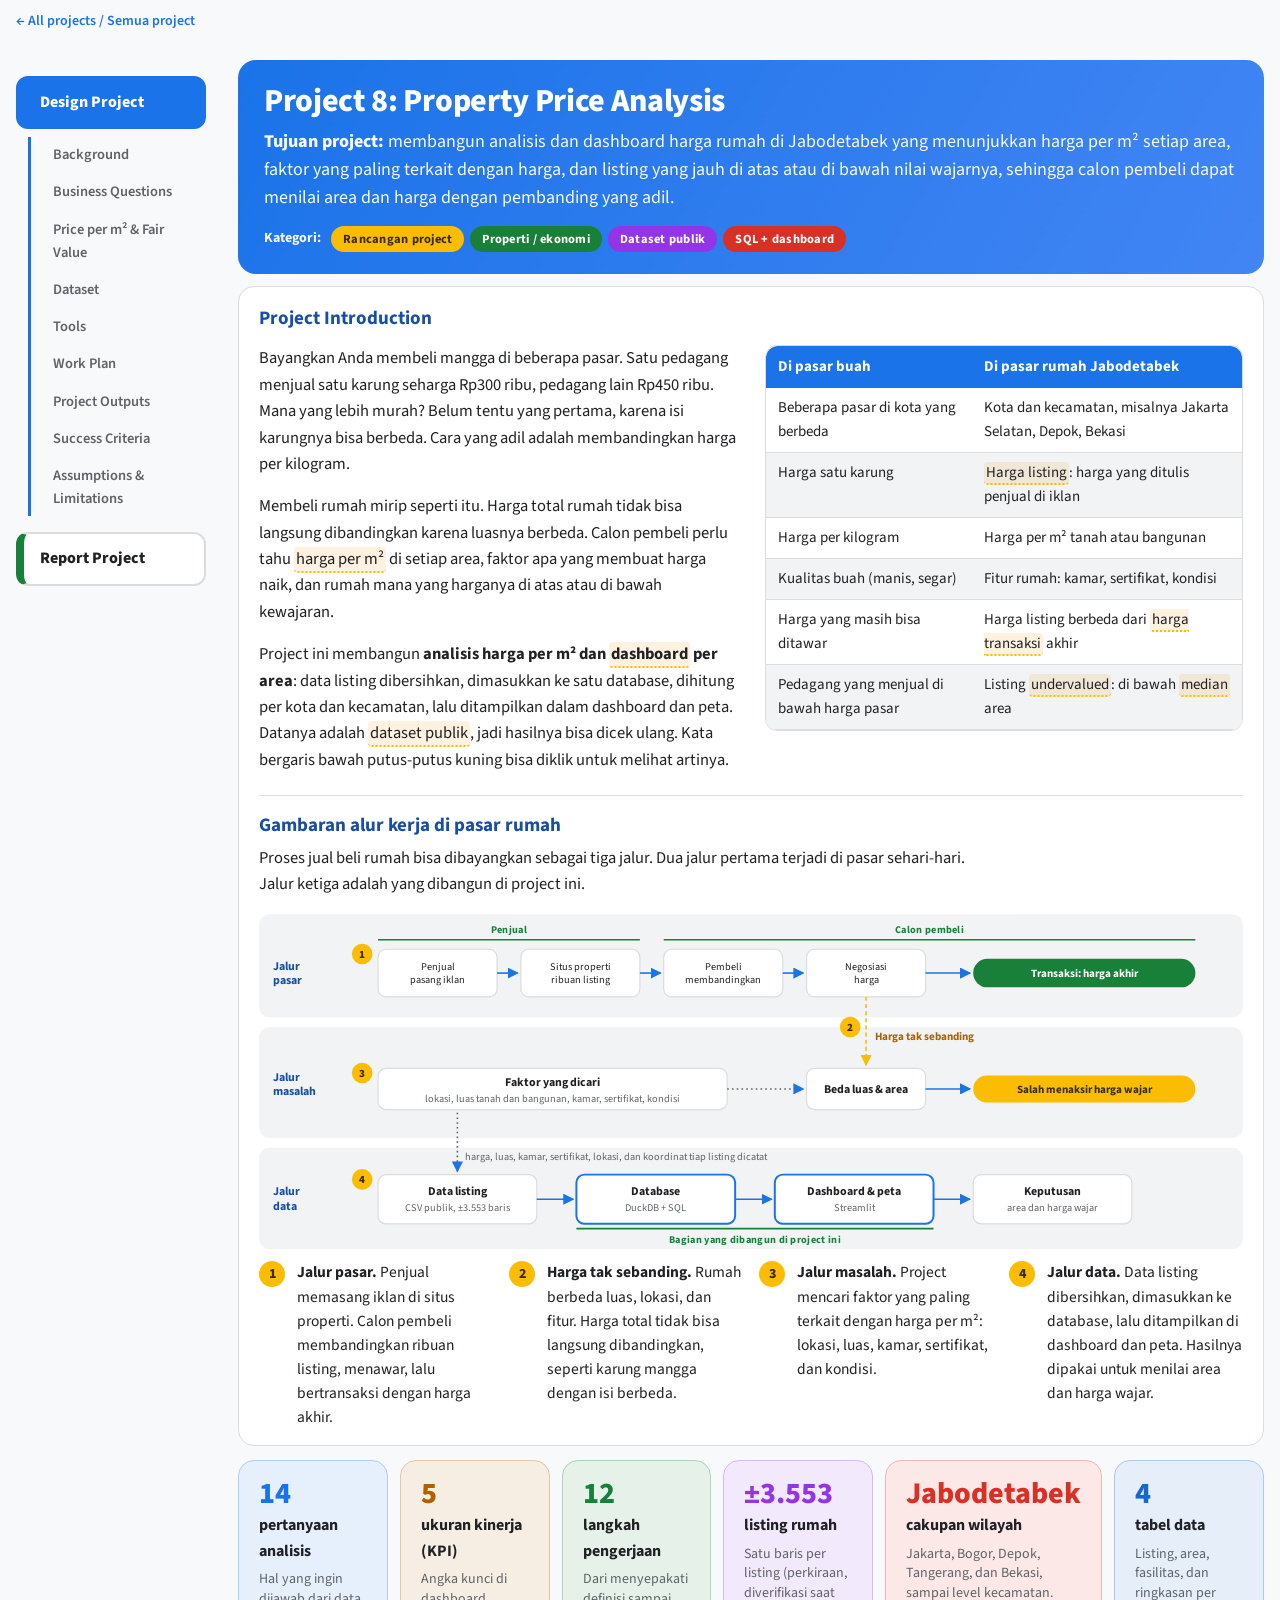
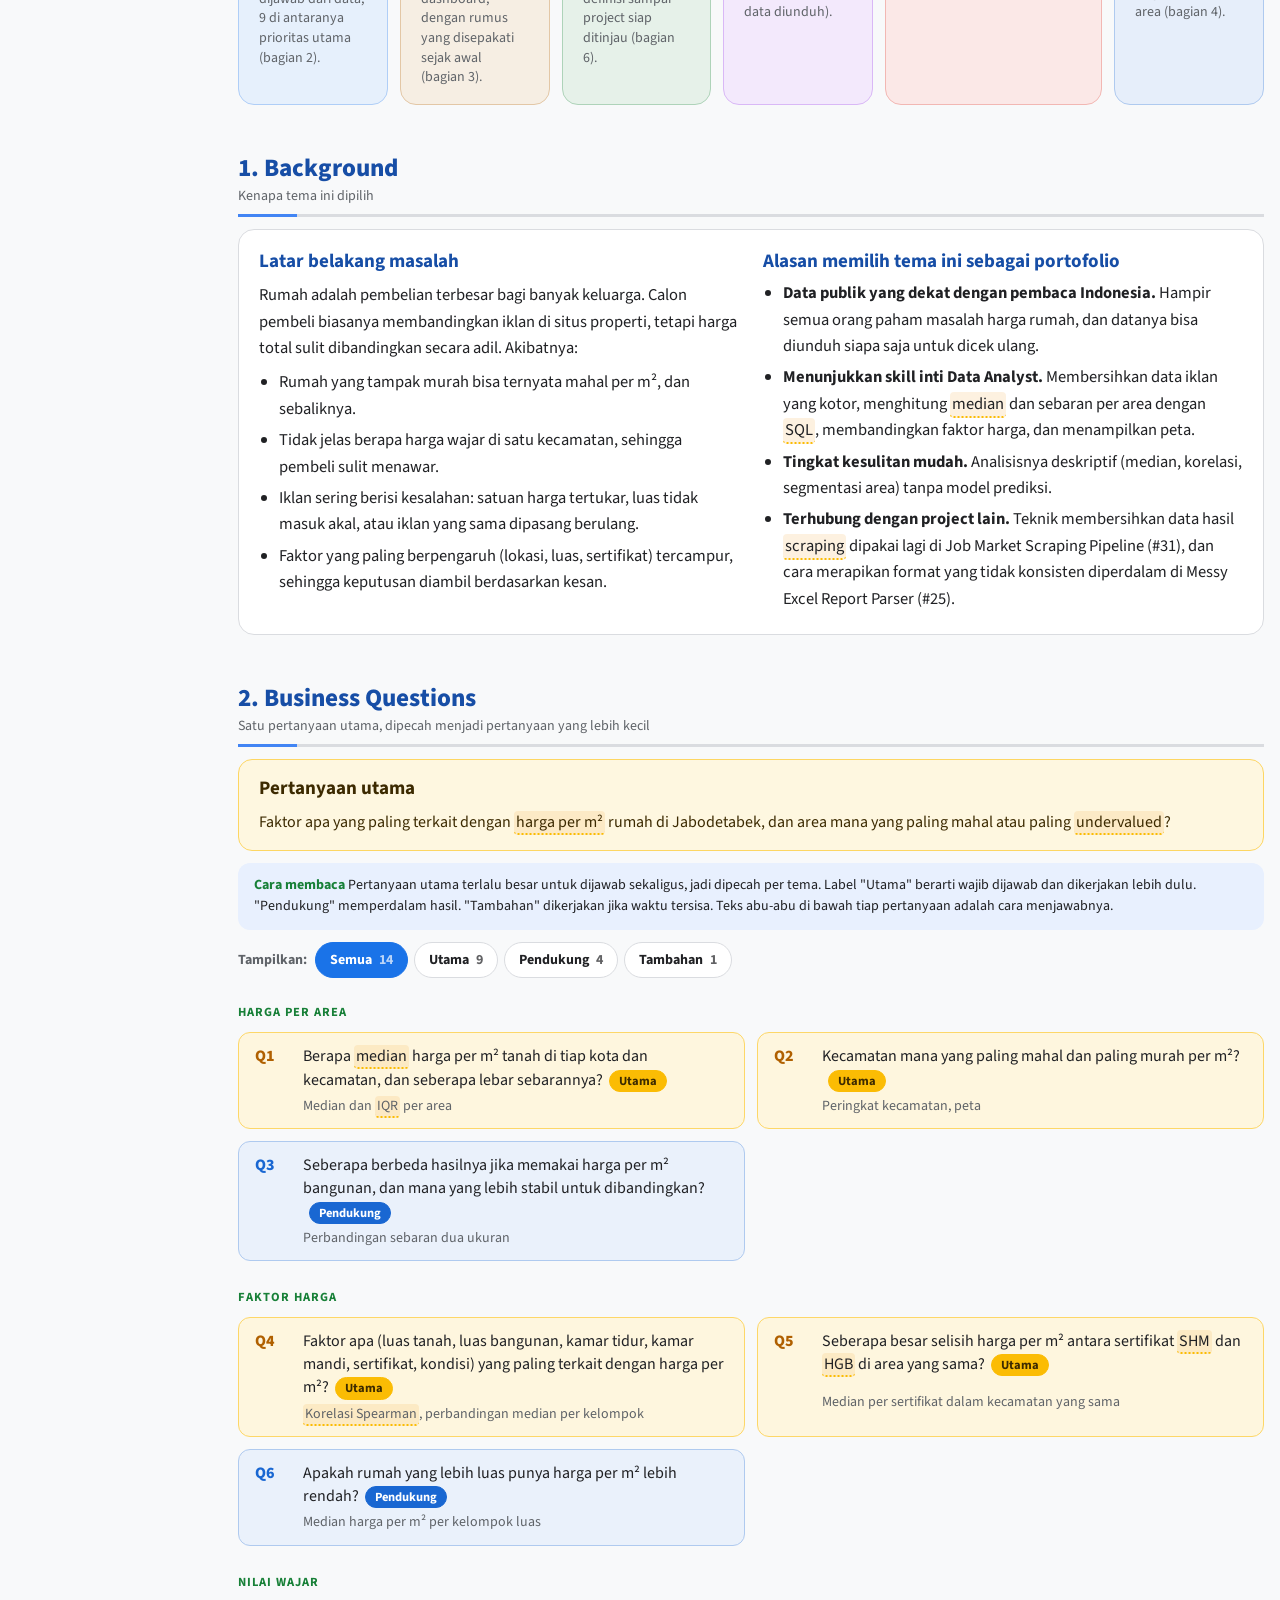
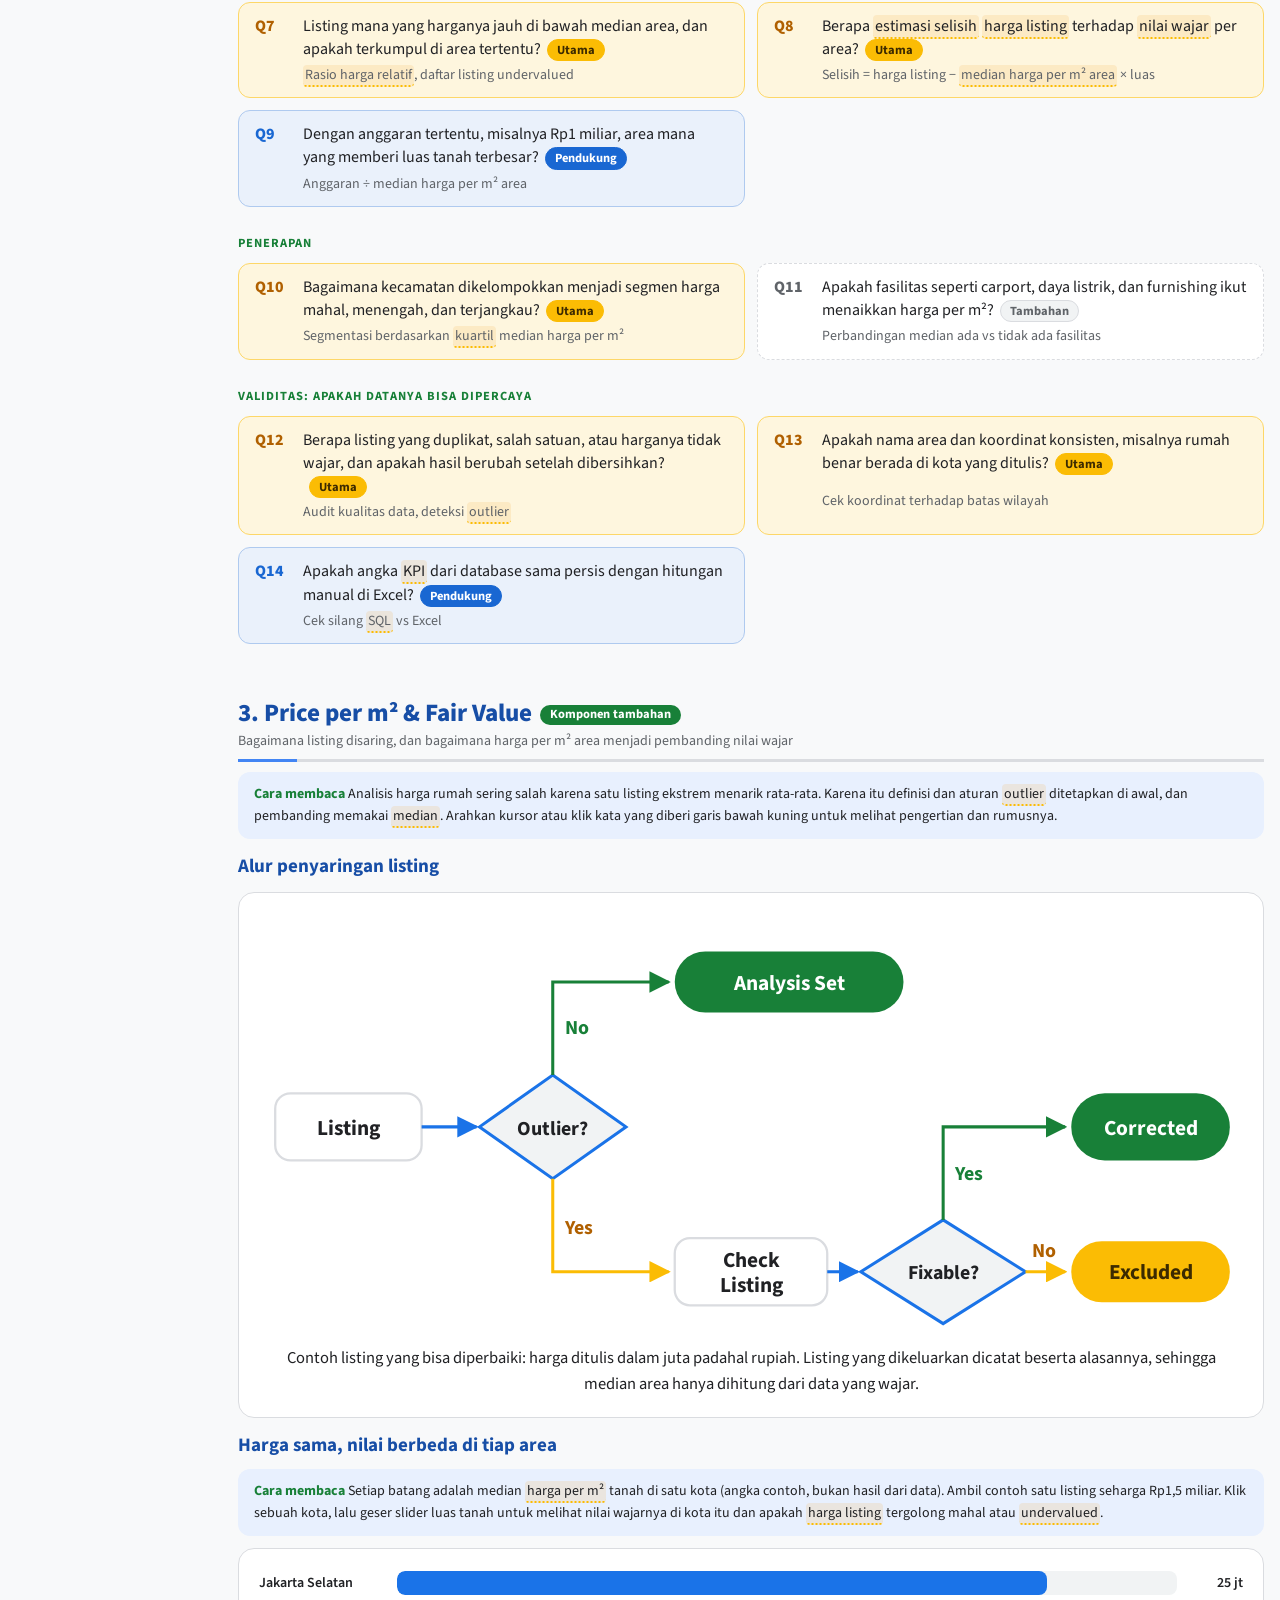
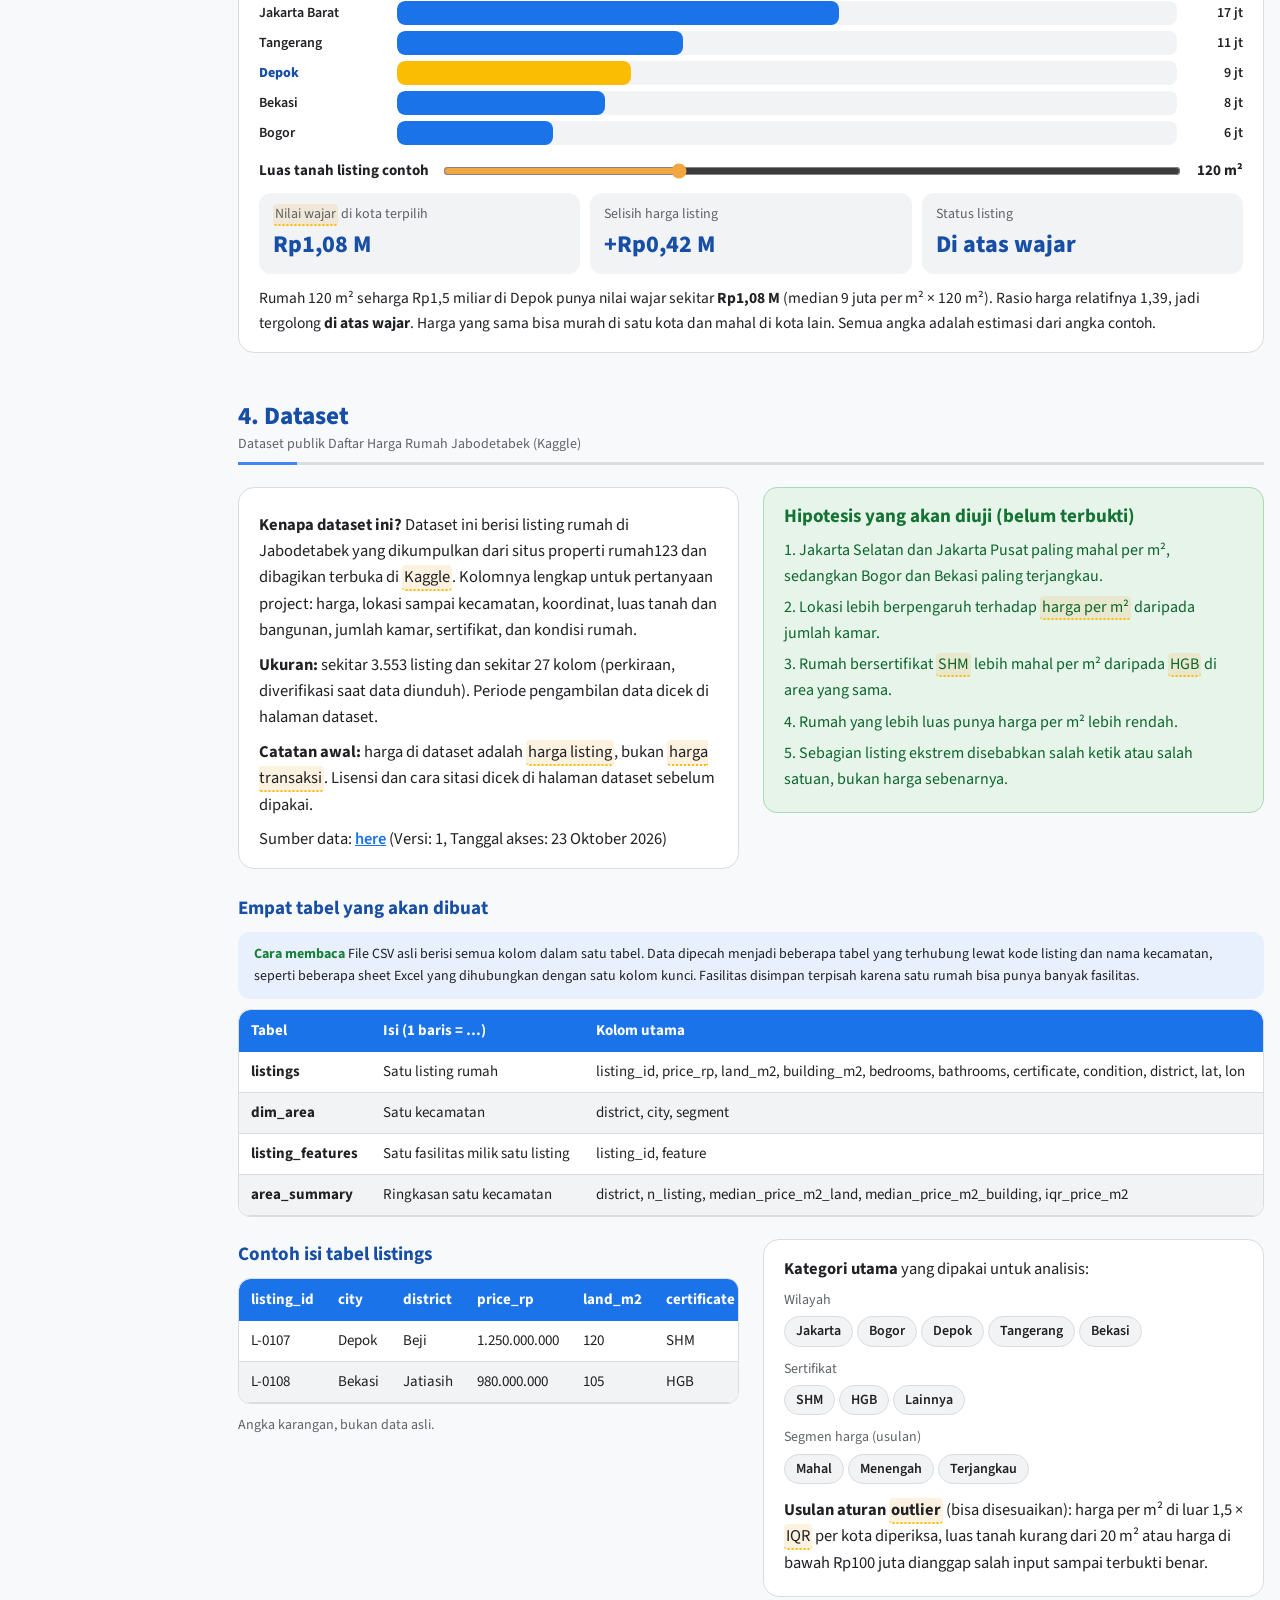
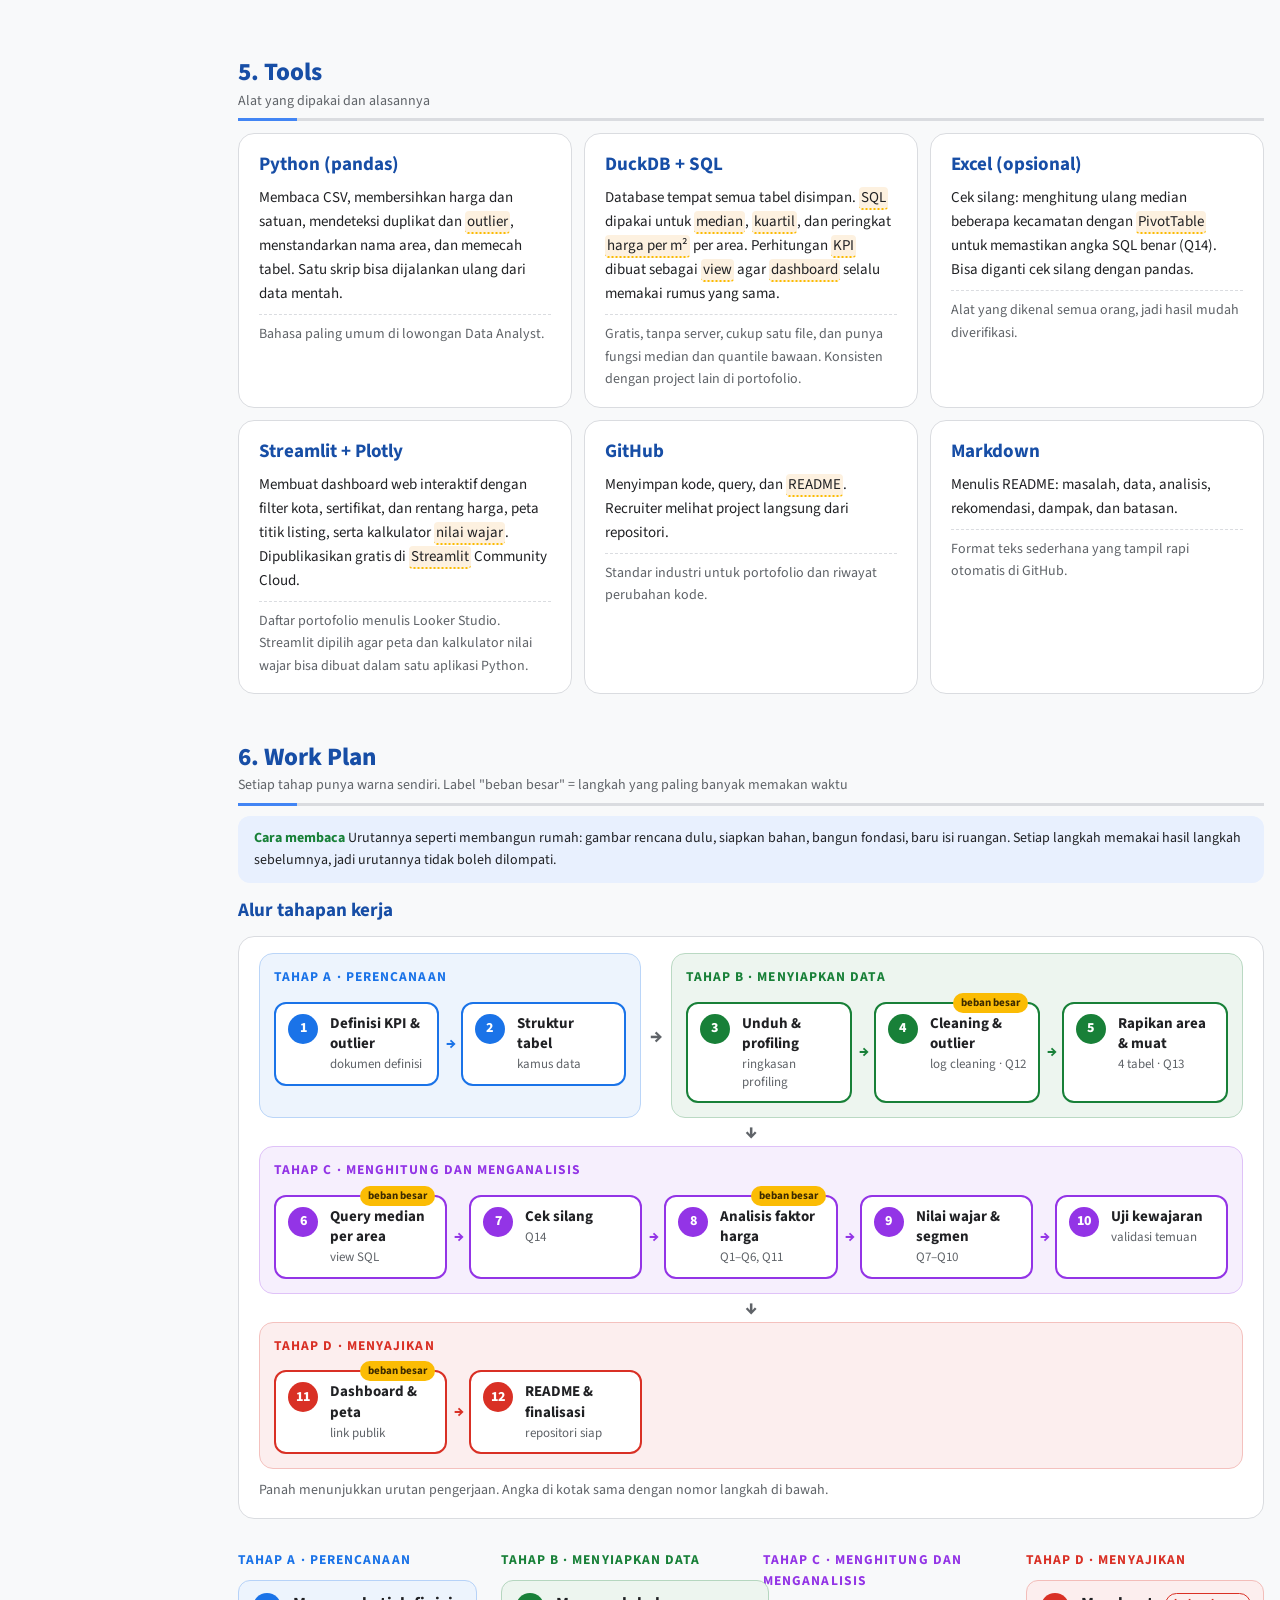
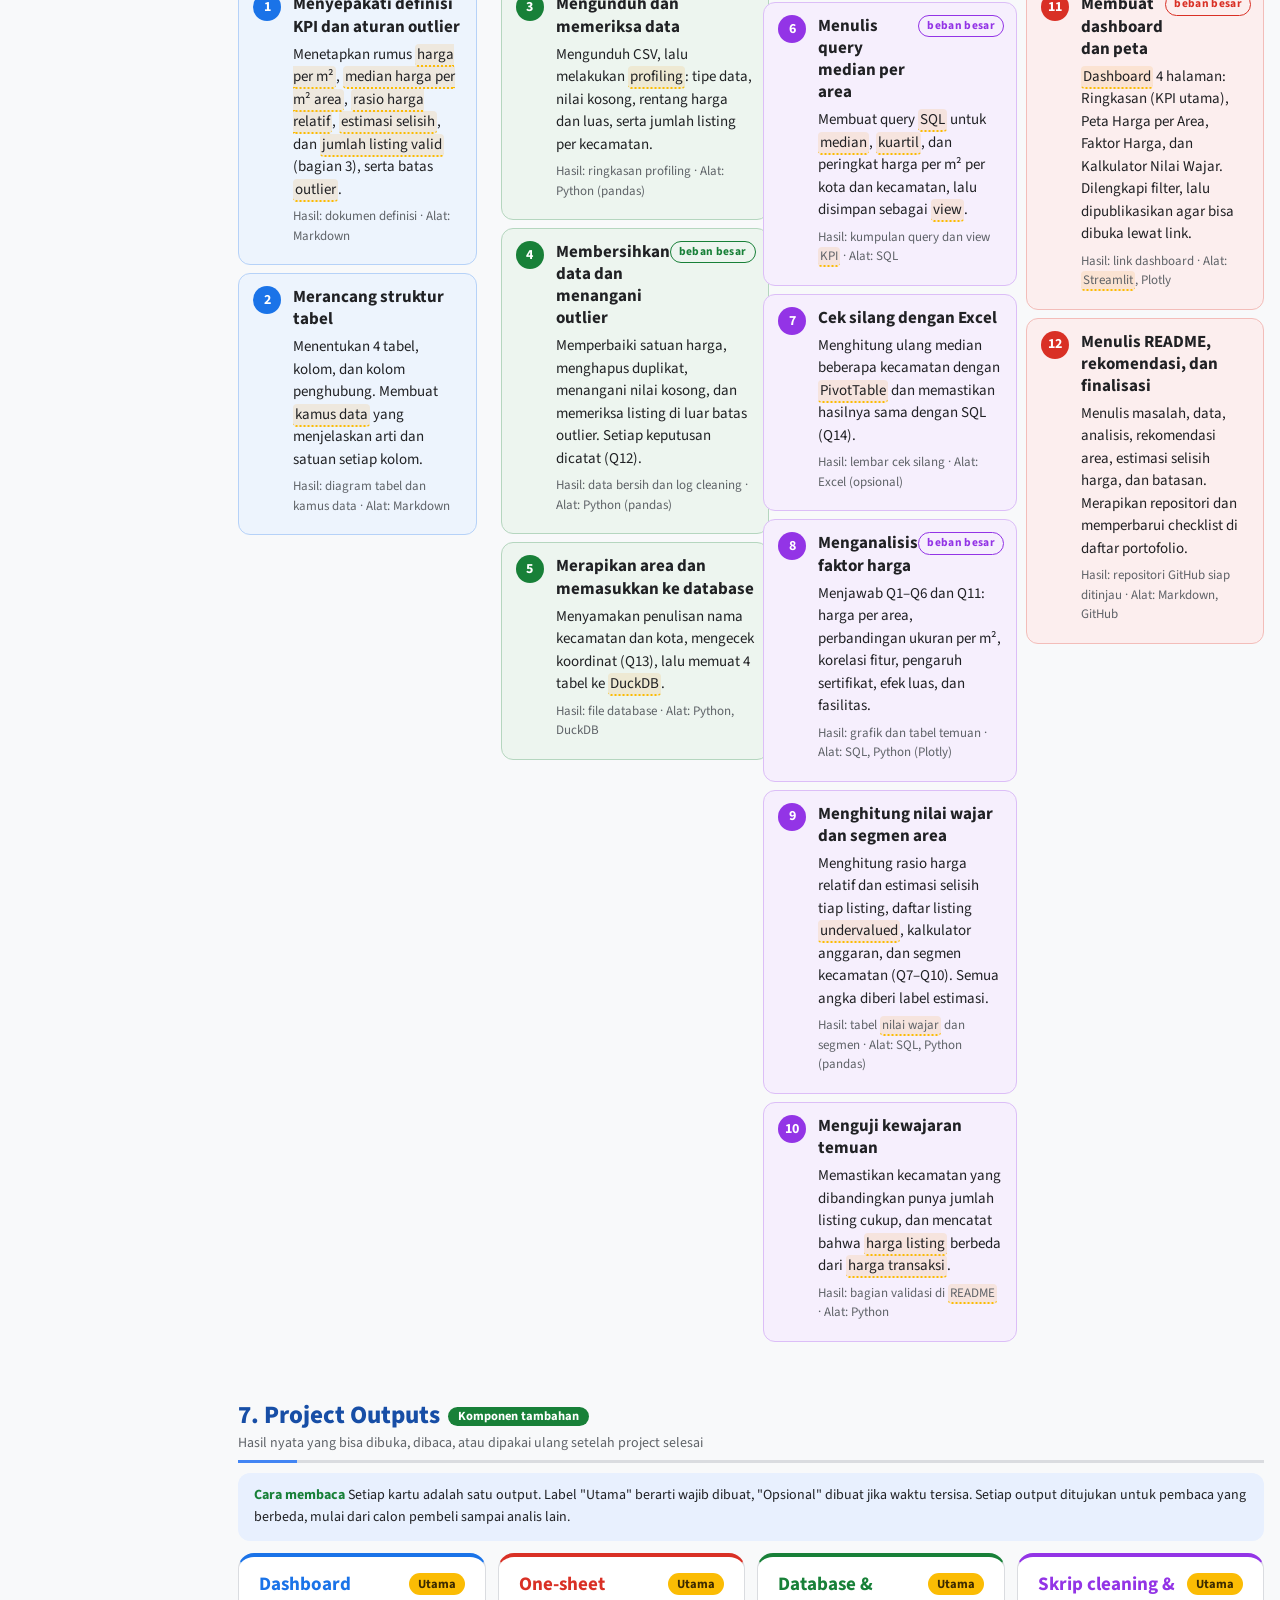
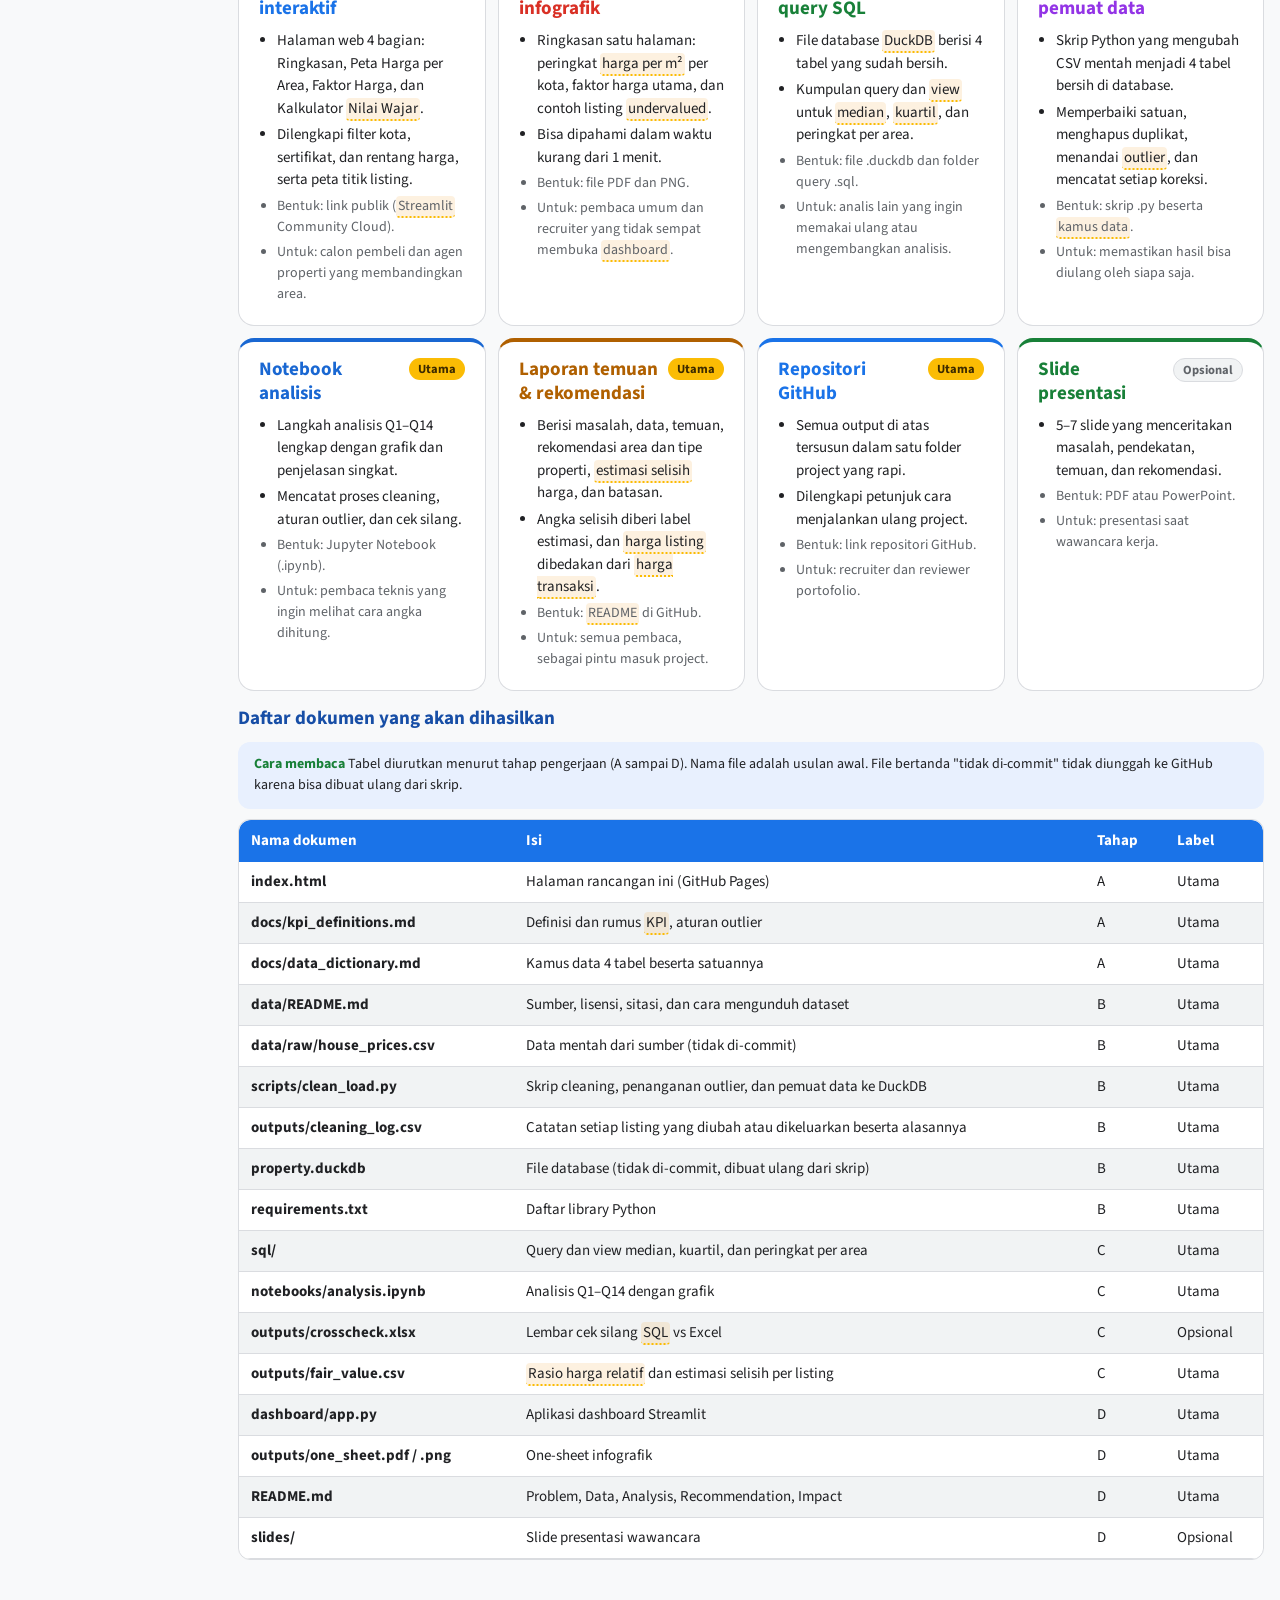
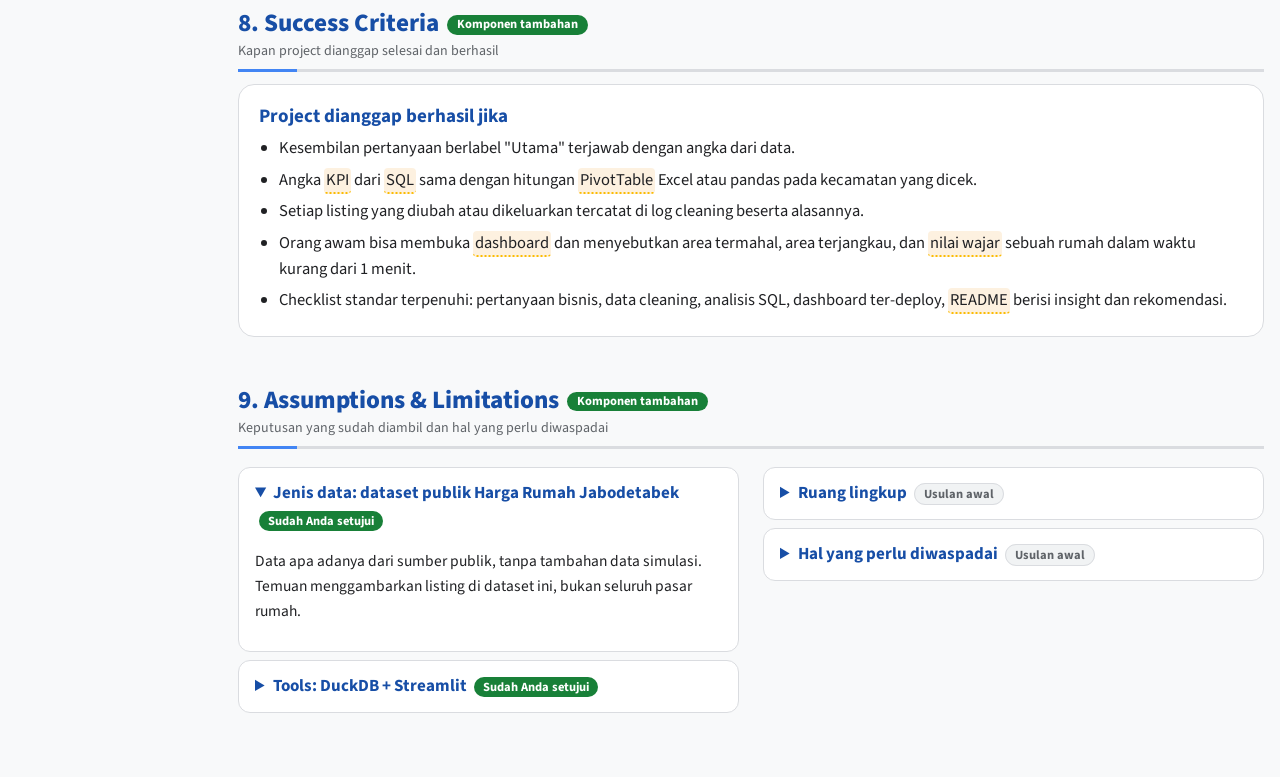
==== commit 605fa79f: "Tambah tab Design Project / Report Project (konten Design tidak diubah) Co-Authored-By: Claude Sonne" ====
--- a/index.html
+++ b/index.html
@@ -176,18 +176,35 @@
 }
 @media (max-width:620px){.row .n{width:112px;font-size:13px}}
 
+.tab{flex:none;font:inherit;font-size:15px;font-weight:800;cursor:pointer;background:var(--card);border:2px solid var(--line);color:var(--ink);border-radius:999px;padding:6px 16px}
+.tab[data-t=design]{--c:var(--navy)}.tab[data-t=report]{--c:var(--teal)}
+.tab:hover{border-color:var(--c)}.tab.on{background:var(--c);border-color:var(--c);color:#fff}.tab:focus-visible{outline:3px solid var(--amber);outline-offset:2px}
+.links{display:contents}.links[data-tab=design]{--ac:var(--navy)}.links[data-tab=report]{--ac:var(--teal)}
+.links a{font-size:13.5px;font-weight:600;color:var(--mut);padding:5px 12px}
+.pane code{font-size:.92em;background:var(--sub);border-radius:4px;padding:1px 5px;overflow-wrap:anywhere}
+.pane pre{background:var(--sub);border:1px solid var(--line);border-radius:12px;padding:12px 16px;overflow-x:auto;font-size:14px;line-height:1.5}.pane pre code{background:none;padding:0;overflow-wrap:normal}
+.pill.p{background:var(--amber);color:var(--amber-ink)}
+.callout a{color:inherit;font-weight:700;text-decoration:underline}
+@media (min-width:1280px){
+main>nav{gap:8px}
+.tab{border-radius:12px;font-size:16px;padding:12px 16px;text-align:left;border-left:8px solid var(--c)}
+.links{display:flex;flex-direction:column;gap:2px;margin:0 0 8px 12px;padding-left:12px;border-left:3px solid var(--ac)}
+main>nav .links a{background:none;border:0;border-radius:8px;font-size:14.5px;font-weight:600;color:var(--mut);padding:6px 10px}
+main>nav .links a:hover,main>nav .links a:focus-visible{background:var(--soft);color:var(--head)}
+}
 </style>
 
 </head>
 <body>
 <a href="https://bagusbernadi.github.io/" style="display:inline-block;margin:12px 16px;font:600 14px/1.4 'Source Sans 3',Arial,sans-serif;color:#1A73E8;text-decoration:none">← All projects / Semua project</a>
 <main>
-<nav aria-label="Section navigation"><a href="#s1">Background</a><a href="#s2">Business Questions</a><a href="#s3">Price per m² &amp; Fair Value</a><a href="#s4">Dataset</a><a href="#s5">Tools</a><a href="#s6">Work Plan</a><a href="#s7">Project Outputs</a><a href="#s8">Success Criteria</a><a href="#s9">Assumptions &amp; Limitations</a></nav>
+<nav aria-label="Project navigation"><button type="button" class="tab on" data-t="design" aria-expanded="true" aria-controls="design">Design Project</button><div class="links" data-tab="design"><a href="#s1">Background</a><a href="#s2">Business Questions</a><a href="#s3">Price per m² &amp; Fair Value</a><a href="#s4">Dataset</a><a href="#s5">Tools</a><a href="#s6">Work Plan</a><a href="#s7">Project Outputs</a><a href="#s8">Success Criteria</a><a href="#s9">Assumptions &amp; Limitations</a></div><button type="button" class="tab" data-t="report" aria-expanded="false" aria-controls="report">Report Project</button><div class="links" data-tab="report" hidden><a href="#rp1">Problem</a><a href="#rp2">Data</a><a href="#rp3">Analysis</a><a href="#rp4">Recommendation</a><a href="#rp5">Impact</a><a href="#rp6">Batasan</a></div></nav>
 
 <header class="banner"><h1>Project 8: Property Price Analysis</h1>
 <p class="goal"><b>Tujuan project:</b> membangun analisis dan dashboard harga rumah di Jabodetabek yang menunjukkan harga per m² setiap area, faktor yang paling terkait dengan harga, dan listing yang jauh di atas atau di bawah nilai wajarnya, sehingga calon pembeli dapat menilai area dan harga dengan pembanding yang adil.</p>
 <div class="tags"><span class="tlab">Kategori:</span><span class="tag a">Rancangan project</span><span class="tag c1">Properti / ekonomi</span><span class="tag c2">Dataset publik</span><span class="tag c3">SQL + dashboard</span></div></header>
 
+<div class="pane" id="design" data-tab="design">
 <section class="card intro">
 <h3>Project Introduction</h3>
 <p>Bayangkan Anda membeli mangga di beberapa pasar. Satu pedagang menjual satu karung seharga Rp300 ribu, pedagang lain Rp450 ribu. Mana yang lebih murah? Belum tentu yang pertama, karena isi karungnya bisa berbeda. Cara yang adil adalah membandingkan harga per kilogram.</p>
@@ -464,6 +481,40 @@
 <p><b>Harga listing berbeda dari harga transaksi.</b> Harga iklan biasanya masih bisa ditawar. Semua estimasi selisih dibaca sebagai indikasi, bukan nilai pasti.</p>
 <p><b>Pola belum tentu penyebab.</b> Jika rumah SHM lebih mahal, sebagian bisa karena lokasinya. Karena itu perbandingan dilakukan di dalam kecamatan yang sama.</p>
 <p><b>Cakupan data tidak merata.</b> Jumlah listing per kecamatan berbeda jauh, dan data hanya menggambarkan periode saat diambil.</p></details></div></div>
+</div>
+
+<div class="pane" id="report" data-tab="report" hidden>
+<div class="callout a"><h4>Status Report Project</h4><p>Laporan hasil diisi setelah analisis dikerjakan. Sudah ditulis: Problem, Data, Analysis, Recommendation, Impact, Batasan. Rancangan lengkap ada di tab <a href="#design">Design Project</a>.</p></div>
+<div class="scroll"><table><tr><th>Bagian</th><th>Status</th></tr>
+<tr><td><b>Problem</b></td><td><span class="pill">Draft</span></td></tr>
+<tr><td><b>Data</b></td><td><span class="pill">Draft</span></td></tr>
+<tr><td><b>Analysis</b></td><td><span class="pill">Draft</span></td></tr>
+<tr><td><b>Recommendation</b></td><td><span class="pill">Draft</span></td></tr>
+<tr><td><b>Impact</b></td><td><span class="pill">Draft</span></td></tr>
+<tr><td><b>Batasan</b></td><td><span class="pill">Draft</span></td></tr>
+</table></div>
+
+<h2 id="rp1">1. Problem<small>Pertanyaan yang ingin dijawab</small></h2>
+<div class="card"><p><b>Pertanyaan utama:</b> Faktor apa yang paling terkait dengan harga per m² rumah di Jabodetabek, dan area mana yang paling mahal atau paling undervalued?</p>
+<p>Rancangan memecahnya menjadi 14 pertanyaan (9 Utama, 4 Pendukung, 1 Tambahan) dalam tema harga per area, faktor harga, nilai wajar, penerapan, dan validitas data. Daftar lengkap ada di bagian 2 halaman rancangan.</p></div>
+
+<h2 id="rp2">2. Data<small>Sumber, ukuran, dan perlakuan awal</small></h2>
+<div class="card"><ul class="tight"><li>Sumber data: <a href="https://www.kaggle.com/datasets/nafisbarizki/daftar-harga-rumah-jabodetabek" target="_blank" rel="noopener">here</a> (Versi: 1, Tanggal akses: 23 Oktober 2026)</li><li>Ukuran (perkiraan, <b>belum diverifikasi</b>): ±3.553 listing, ±27 kolom.</li><li>Harga di dataset adalah harga listing, bukan harga transaksi.</li><li>Rencana tabel: <code>listings</code>, <code>dim_area</code>, <code>listing_features</code>, <code>area_summary</code>.</li><li>Lisensi dan sitasi: dicek di halaman sumber sebelum project dipublikasikan.</li><li>Data mentah tidak di-commit ke repository.</li></ul></div>
+
+<h2 id="rp3">3. Analysis<small>Hasil perhitungan dari data</small></h2>
+<div class="card"><p>Belum dikerjakan. Rencana langkah (12 langkah, tahap A sampai D) ada di bagian 6 halaman rancangan. Semua angka nanti dihitung dari data dengan SQL dan dicek silang.</p>
+<p>Hipotesis yang akan diuji (belum terbukti): 1. Jakarta Selatan dan Jakarta Pusat termahal per m², Bogor dan Bekasi paling terjangkau. 2. Lokasi lebih berpengaruh daripada jumlah kamar. 3. SHM lebih mahal per m² daripada HGB di area yang sama. 4. Rumah lebih luas punya harga per m² lebih rendah. 5. Sebagian listing ekstrem adalah salah input.</p></div>
+
+<h2 id="rp4">4. Recommendation<small>Tindakan yang disarankan dari temuan</small></h2>
+<div class="card"><p>Belum dikerjakan. Output yang direncanakan: area dan tipe properti dengan harga per m² wajar dibanding median area.</p></div>
+
+<h2 id="rp5">5. Impact<small>Seberapa besar manfaatnya</small></h2>
+<div class="card"><p>Belum dikerjakan. Rumus yang akan dipakai (semua hasil diberi label <code>estimated</code>):</p>
+<pre><code>Estimasi selisih = harga listing − median harga per m² area × luas (label estimated)</code></pre></div>
+
+<h2 id="rp6">6. Batasan yang sudah diketahui<small>Hal yang perlu diwaspadai saat membaca hasil</small></h2>
+<div class="card"><ul class="tight"><li>Harga listing ≠ harga transaksi.</li><li>Pola belum tentu penyebab; perbandingan dilakukan dalam kecamatan yang sama.</li><li>Jumlah listing per kecamatan tidak merata.</li></ul></div>
+</div>
 </main>
 
 <script>
@@ -494,7 +545,15 @@
 const qg=$('qg');document.querySelector('.fbar').onclick=e=>{const b=e.target.closest('.fb');if(!b)return;const f=b.dataset.f;
 document.querySelectorAll('.fb').forEach(x=>x.classList.toggle('on',x==b));let th=null,vis=0;
 [...qg.children].forEach(el=>{if(el.classList.contains('theme')){if(th)th.hidden=!vis;th=el;vis=0}else{const show=f=='*'||el.dataset.p==f;el.hidden=!show;if(show)vis++}});if(th)th.hidden=!vis};
-let seen=new Set();[...document.querySelector('main').children].forEach(el=>{if(el.tagName=='H2')seen=new Set();hl(el,seen)});
+let seen=new Set();document.querySelectorAll('main>.pane>*').forEach(el=>{if(el.tagName=='H2')seen=new Set();hl(el,seen)});
+
+const TB=[...document.querySelectorAll('.tab')];
+function setTab(t){document.querySelectorAll('.pane,.links').forEach(e=>e.hidden=e.dataset.tab!==t);TB.forEach(x=>{const on=x.dataset.t===t;x.classList.toggle('on',on);x.setAttribute('aria-expanded',on)})}
+function route(){const h=decodeURIComponent(location.hash.slice(1)),el=h&&document.getElementById(h);
+if(h=='design'||h=='report'){setTab(h);scrollTo(0,0);return}
+if(el){const p=el.closest('.pane');if(p){setTab(p.dataset.tab);el.scrollIntoView()}}}
+TB.forEach(x=>x.onclick=()=>{location.hash=x.dataset.t});
+addEventListener('hashchange',route);route();
 </script>
 
 </body></html>
